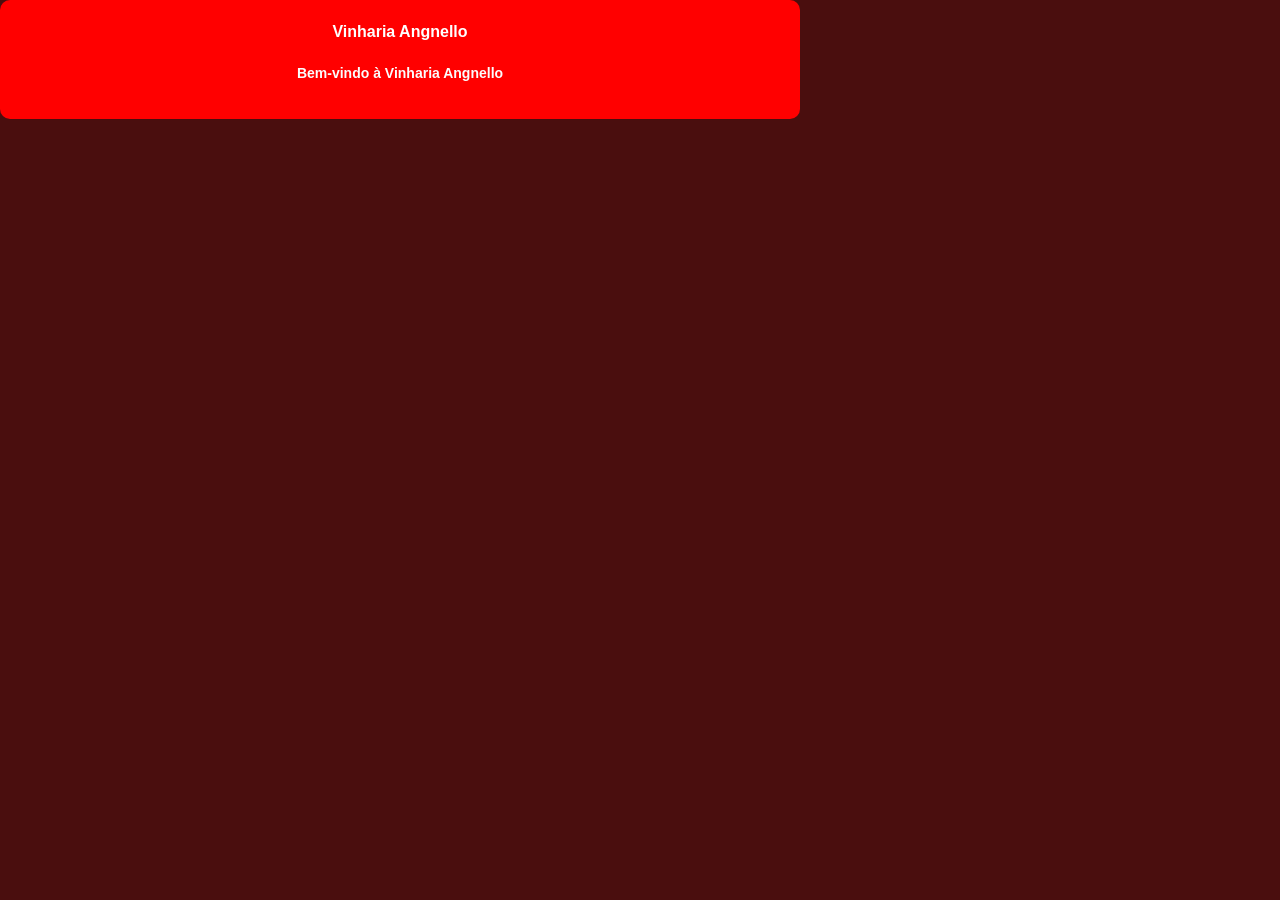
==== index.html @ 6104af46 "Primeiro commit" ====
<!doctype html>
<html lang="en">
  <head>
    <meta charset="UTF-8" />
    <meta name="viewport" content="width=device-width, initial-scale=1.0" />
    <title>Projeto Vinharia Angnello</title>
    <link rel="stylesheet" href="styles.css" />
    <link rel="icon" href="photos/vinho.png" />
  </head>
  <body>
    <div class="container">
      <h1 class="textEscopo">Vinharia Angnello</h1>
      <h2 class="textDec">Bem-vindo à Vinharia Angnello</h2>
    </div>
  </body>
</html>
---- styles.css ----
* {
  margin: 0;
  padding: 0;
  box-sizing: border-box;
}

body {
  height: 100vh;
  align-items: center;
  justify-content: center;
  background-color: #4a0e0e;
}

.textEscopo {
  font-family: "Arial", sans-serif;
  font-size: 16px;
  color: #ffffff;
  line-height: 1.5;
  margin-bottom: 20px;
  text-align: center;
}

.textDec {
  font-family: "Arial", sans-serif;
  font-size: 14px;
  color: #fcfcfc;
  line-height: 1.4;
  margin-bottom: 15px;
  text-align: center;
}

.container {
  max-width: 800px;
  width: 100%;
  background-color: red;
  padding: 20px;
  border-radius: 10px;
}
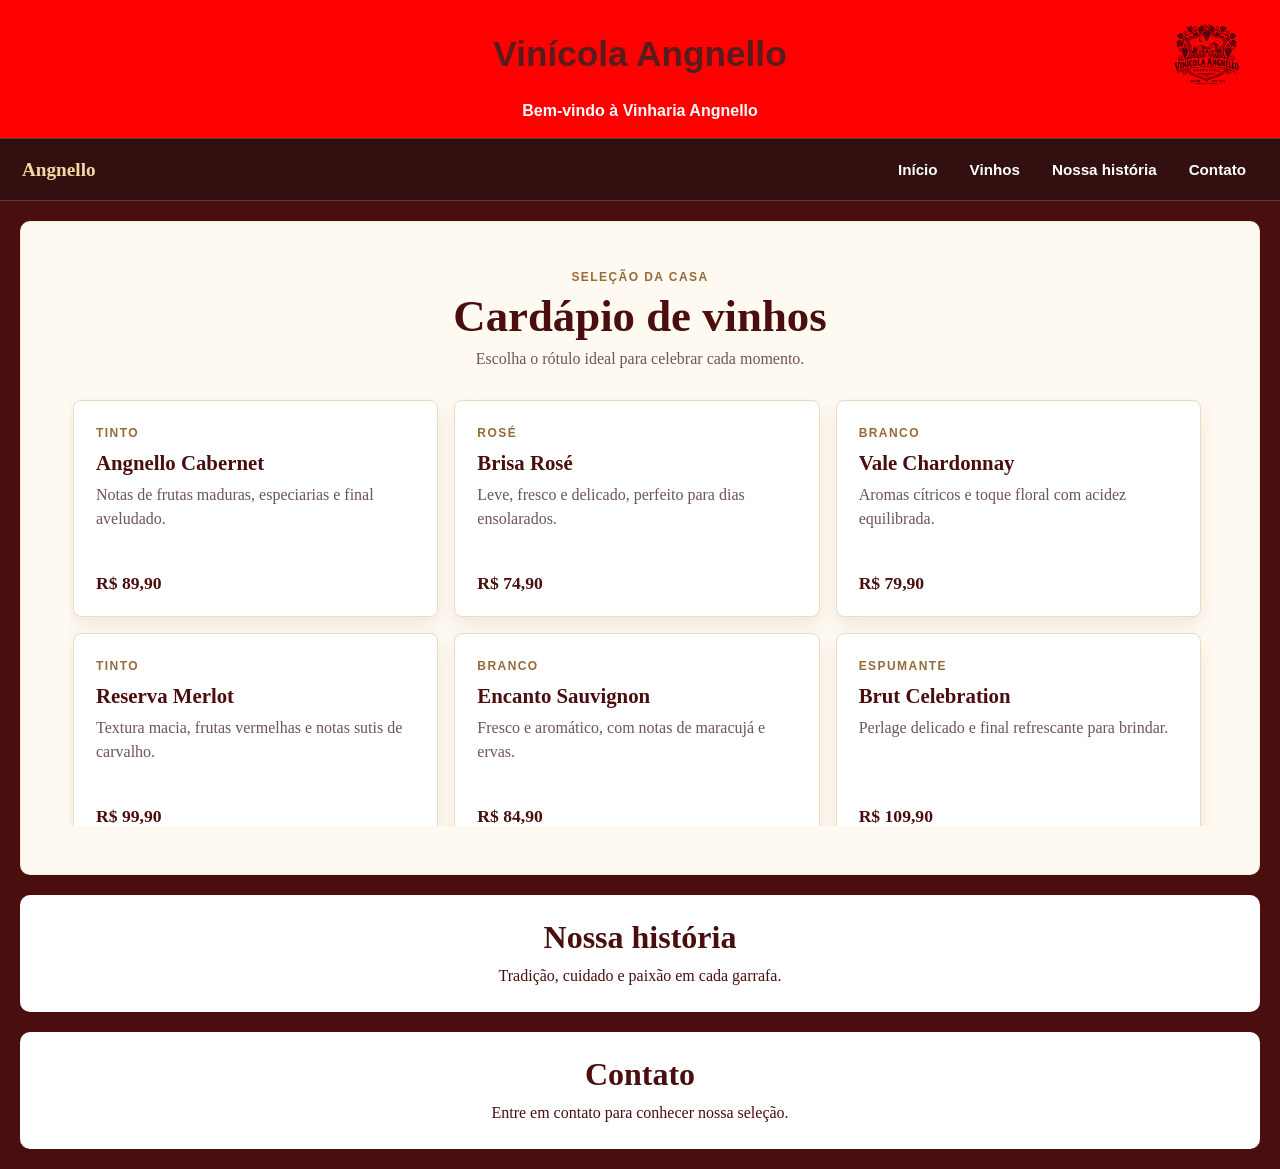
==== commit f5837cf7: "Atualizações" ====
--- a/index.html
+++ b/index.html
@@ -1,5 +1,5 @@
 <!doctype html>
-<html lang="en">
+<html lang="pt-BR">
   <head>
     <meta charset="UTF-8" />
     <meta name="viewport" content="width=device-width, initial-scale=1.0" />
@@ -9,8 +9,105 @@
   </head>
   <body>
     <div class="container">
-      <h1 class="textEscopo">Vinharia Angnello</h1>
-      <h2 class="textDec">Bem-vindo à Vinharia Angnello</h2>
+      <div class="title-row">
+        <h1 class="textEscopo">Vinícola Angnello</h1>
+        <img class="brand-logo" src="photos/angnello.png" alt="Logo Angnello">
+      </div>
+      <h3 class="textDec">Bem-vindo à Vinharia Angnello</h3>
+
     </div>
+
+      <nav class="menu" aria-label="Navegação principal">
+        <a class="menu__brand" href="#inicio">Angnello</a>
+        <input class="menu__toggle" type="checkbox" id="menu-toggle" />
+        <label class="menu__button" for="menu-toggle">
+          <span class="menu__icon" aria-hidden="true"></span>
+          <span class="menu__label">Menu</span>
+        </label>
+        <ul class="menu__links">
+          <li><a href="#inicio">Início</a></li>
+          <li><a href="#vinhos">Vinhos</a></li>
+          <li><a href="#historia">Nossa história</a></li>
+          <li><a href="#contato">Contato</a></li>
+        </ul>
+      </nav>
+
+      <main id="inicio">
+        <section id="vinhos" class="wine-menu" aria-labelledby="wine-menu-title">
+          <div class="wine-menu__header">
+            <p class="wine-menu__eyebrow">Seleção da casa</p>
+            <h2 id="wine-menu-title">Cardápio de vinhos</h2>
+            <p>Escolha o rótulo ideal para celebrar cada momento.</p>
+          </div>
+
+          <div class="wine-menu__grid">
+            <article class="wine-card">
+              <span class="wine-card__type">Tinto</span>
+              <h3>Angnello Cabernet</h3>
+              <p>Notas de frutas maduras, especiarias e final aveludado.</p>
+              <strong>R$ 89,90</strong>
+            </article>
+            <article class="wine-card">
+              <span class="wine-card__type">Rosé</span>
+              <h3>Brisa Rosé</h3>
+              <p>Leve, fresco e delicado, perfeito para dias ensolarados.</p>
+              <strong>R$ 74,90</strong>
+            </article>
+            <article class="wine-card">
+              <span class="wine-card__type">Branco</span>
+              <h3>Vale Chardonnay</h3>
+              <p>Aromas cítricos e toque floral com acidez equilibrada.</p>
+              <strong>R$ 79,90</strong>
+            </article>
+            <article class="wine-card">
+              <span class="wine-card__type">Tinto</span>
+              <h3>Reserva Merlot</h3>
+              <p>Textura macia, frutas vermelhas e notas sutis de carvalho.</p>
+              <strong>R$ 99,90</strong>
+            </article>
+            <article class="wine-card">
+              <span class="wine-card__type">Branco</span>
+              <h3>Encanto Sauvignon</h3>
+              <p>Fresco e aromático, com notas de maracujá e ervas.</p>
+              <strong>R$ 84,90</strong>
+            </article>
+            <article class="wine-card">
+              <span class="wine-card__type">Espumante</span>
+              <h3>Brut Celebration</h3>
+              <p>Perlage delicado e final refrescante para brindar.</p>
+              <strong>R$ 109,90</strong>
+            </article>
+            <article class="wine-card">
+              <span class="wine-card__type">Tinto</span>
+              <h3>Monte Tannat</h3>
+              <p>Intenso e estruturado, com taninos elegantes e persistentes.</p>
+              <strong>R$ 119,90</strong>
+            </article>
+            <article class="wine-card">
+              <span class="wine-card__type">Rosé</span>
+              <h3>Jardim Rosé</h3>
+              <p>Frutas frescas, cor vibrante e um final muito agradável.</p>
+              <strong>R$ 69,90</strong>
+            </article>
+            <article class="wine-card">
+              <span class="wine-card__type">Doce</span>
+              <h3>Colheita Tardia</h3>
+              <p>Doçura equilibrada e aromas de frutas amarelas maduras.</p>
+              <strong>R$ 94,90</strong>
+            </article>
+          </div>
+        </section>
+
+        <section id="historia" class="content-box">
+          <h2>Nossa história</h2>
+          <p>Tradição, cuidado e paixão em cada garrafa.</p>
+        </section>
+
+        <section id="contato" class="content-box">
+          <h2>Contato</h2>
+          <p>Entre em contato para conhecer nossa seleção.</p>
+        </section>
+      </main>
+
   </body>
 </html>
--- a/styles.css
+++ b/styles.css
@@ -4,35 +4,346 @@
   box-sizing: border-box;
 }
 
+html {
+  scroll-behavior: smooth;
+  scroll-padding-top: 20px;
+}
+
 body {
-  height: 100vh;
+  min-height: 100vh;
+  display: flex;
+  flex-direction: column;
+  align-items: center;
+  background-color: #4a0e0e;
+  overflow-x: hidden;
+}
+
+.textEscopo {
+  margin: 0;
+  font-family: "Arial", sans-serif;
+  font-size: clamp(1.5rem, 4vw, 2.2rem);
+  color: hsl(0, 52%, 23%);
+  text-align: center;
+}
+
+.title-row {
+  position: relative;
+  display: flex;
   align-items: center;
   justify-content: center;
-  background-color: #4a0e0e;
-}
-
-.textEscopo {
-  font-family: "Arial", sans-serif;
-  font-size: 16px;
-  color: #ffffff;
-  line-height: 1.5;
-  margin-bottom: 20px;
-  text-align: center;
+  min-height: clamp(52px, 10vw, 76px);
+  padding: 0 clamp(48px, 9vw, 100px);
+}
+
+.brand-logo {
+  position: absolute;
+  right: 0;
+  width: clamp(115px, 6vw, 64px);
+  height: auto;
 }
 
 .textDec {
   font-family: "Arial", sans-serif;
-  font-size: 14px;
+  font-size: clamp(0.75rem, 1.8vw, 1rem);
   color: #fcfcfc;
   line-height: 1.4;
-  margin-bottom: 15px;
+  margin: 8px 0 0;
   text-align: center;
 }
 
 .container {
-  max-width: 800px;
   width: 100%;
+  margin: 0;
+  padding: 16px;
+  border: 0;
+  border-radius: 0;
   background-color: red;
+}
+
+.menu {
+  width: 100%;
+  display: flex;
+  align-items: center;
+  gap: 28px;
+  padding: 14px 22px;
+  border: 1px solid rgba(255, 255, 255, 0.2);
+  border-width: 1px 0;
+  border-radius: 0;
+  background-color: #321010;
+}
+
+.menu__brand {
+  color: #f3d9a4;
+  font: 700 1.2rem Georgia, serif;
+  text-decoration: none;
+  white-space: nowrap;
+}
+
+.menu__links {
+  display: flex;
+  flex: 1;
+  justify-content: flex-end;
+  gap: 8px;
+  list-style: none;
+}
+
+.menu__links a {
+  display: block;
+  padding: 8px 12px;
+  border-radius: 6px;
+  color: #ffffff;
+  font: 600 0.95rem Arial, sans-serif;
+  text-decoration: none;
+  transition: background-color 0.2s ease, color 0.2s ease;
+}
+
+.menu__links a:hover,
+.menu__links a:focus-visible {
+  background-color: #f3d9a4;
+  color: #4a0e0e;
+  outline: none;
+}
+
+.menu__toggle,
+.menu__button {
+  display: none;
+}
+
+.content-box {
+  width: 100%;
+  justify-self: stretch;
+  padding: 24px;
+  border-radius: 10px;
+  background-color: #ffffff;
+  color: #4a0e0e;
+  text-align: center;
+  overflow-wrap: anywhere;
+}
+
+.content-box h2 {
+  margin-bottom: 8px;
+  font: 700 clamp(1.4rem, 4vw, 2rem) Georgia, serif;
+}
+
+.content-box p {
+  line-height: 1.5;
+}
+
+main {
+  width: 100%;
+  min-width: 0;
+  display: grid;
+  justify-items: stretch;
+  gap: 20px;
   padding: 20px;
+}
+
+.wine-menu {
+  padding: clamp(24px, 5vw, 48px);
+  border: 1px solid rgba(243, 217, 164, 0.45);
   border-radius: 10px;
-}
+  background-color: #fffaf1;
+  color: #4a0e0e;
+  scroll-margin-top: 20px;
+}
+
+.wine-menu__header {
+  margin-bottom: 28px;
+  text-align: center;
+}
+
+.wine-menu__eyebrow,
+.wine-card__type {
+  color: #966b39;
+  font: 700 0.75rem Arial, sans-serif;
+  letter-spacing: 0.12em;
+  text-transform: uppercase;
+}
+
+.wine-menu__header h2 {
+  margin: 6px 0 8px;
+  font: 700 clamp(1.8rem, 5vw, 2.8rem) Georgia, serif;
+}
+
+.wine-menu__header > p:last-child {
+  color: #6f5555;
+}
+
+.wine-menu__grid {
+  max-height: 430px;
+  overflow-y: auto;
+  display: grid;
+  grid-template-columns: repeat(3, minmax(0, 1fr));
+  gap: 16px;
+  padding: 4px 10px 4px 4px;
+  scrollbar-color: #966b39 #eadbc2;
+  scrollbar-width: thin;
+}
+
+.wine-menu__grid::-webkit-scrollbar {
+  width: 10px;
+}
+
+.wine-menu__grid::-webkit-scrollbar-track {
+  border-radius: 8px;
+  background-color: #eadbc2;
+}
+
+.wine-menu__grid::-webkit-scrollbar-thumb {
+  border: 2px solid #eadbc2;
+  border-radius: 8px;
+  background-color: #966b39;
+}
+
+.wine-card {
+  min-width: 0;
+  padding: 22px;
+  border: 1px solid #eadbc2;
+  border-radius: 8px;
+  background-color: #ffffff;
+  box-shadow: 0 8px 18px rgba(74, 14, 14, 0.08);
+}
+
+.wine-menu:target .wine-card {
+  animation: wine-card-enter 0.55s ease forwards;
+}
+
+.wine-menu:target .wine-card:nth-child(2) {
+  animation-delay: 0.1s;
+}
+
+.wine-menu:target .wine-card:nth-child(3) {
+  animation-delay: 0.2s;
+}
+
+.wine-card h3 {
+  margin: 10px 0 8px;
+  font: 700 1.3rem Georgia, serif;
+}
+
+.wine-card p {
+  min-height: 4.5em;
+  color: #6f5555;
+  line-height: 1.5;
+}
+
+.wine-card strong {
+  display: block;
+  margin-top: 18px;
+  color: #4a0e0e;
+  font: 700 1.1rem Georgia, serif;
+}
+
+@keyframes wine-card-enter {
+  from {
+    opacity: 0;
+    transform: translateY(18px);
+  }
+
+  to {
+    opacity: 1;
+    transform: translateY(0);
+  }
+}
+
+@media (prefers-reduced-motion: reduce) {
+  html {
+    scroll-behavior: auto;
+  }
+
+  .wine-menu:target .wine-card {
+    animation: none;
+    opacity: 1;
+    transform: none;
+  }
+}
+
+@media (max-width: 600px) {
+  body {
+    padding: 12px;
+  }
+
+  .container {
+    padding: 16px;
+  }
+
+  .menu {
+    position: relative;
+    flex-wrap: wrap;
+    gap: 0;
+    padding: 14px 16px;
+  }
+
+  main {
+    padding: 12px;
+  }
+
+  .menu__button {
+    display: flex;
+    align-items: center;
+    gap: 8px;
+    margin-left: auto;
+    padding: 8px 0 8px 12px;
+    border: 0;
+    background: transparent;
+    color: #ffffff;
+    font: 600 0.9rem Arial, sans-serif;
+    cursor: pointer;
+  }
+
+  .menu__icon,
+  .menu__icon::before,
+  .menu__icon::after {
+    width: 20px;
+    height: 2px;
+    display: block;
+    background-color: #f3d9a4;
+    content: "";
+  }
+
+  .menu__icon {
+    position: relative;
+  }
+
+  .menu__icon::before,
+  .menu__icon::after {
+    position: absolute;
+  }
+
+  .menu__icon::before {
+    top: -6px;
+  }
+
+  .menu__icon::after {
+    top: 6px;
+  }
+
+  .menu__links {
+    display: none;
+    flex-basis: 100%;
+    flex-direction: column;
+    gap: 4px;
+    margin-top: 12px;
+  }
+
+  .menu__links a {
+    padding: 11px 12px;
+  }
+
+  .menu__toggle:checked ~ .menu__links {
+    display: flex;
+  }
+
+  .content-box {
+    padding: 20px 16px;
+  }
+
+  .wine-menu__grid {
+    grid-template-columns: 1fr;
+  }
+
+  .wine-card p {
+    min-height: auto;
+  }
+}
+
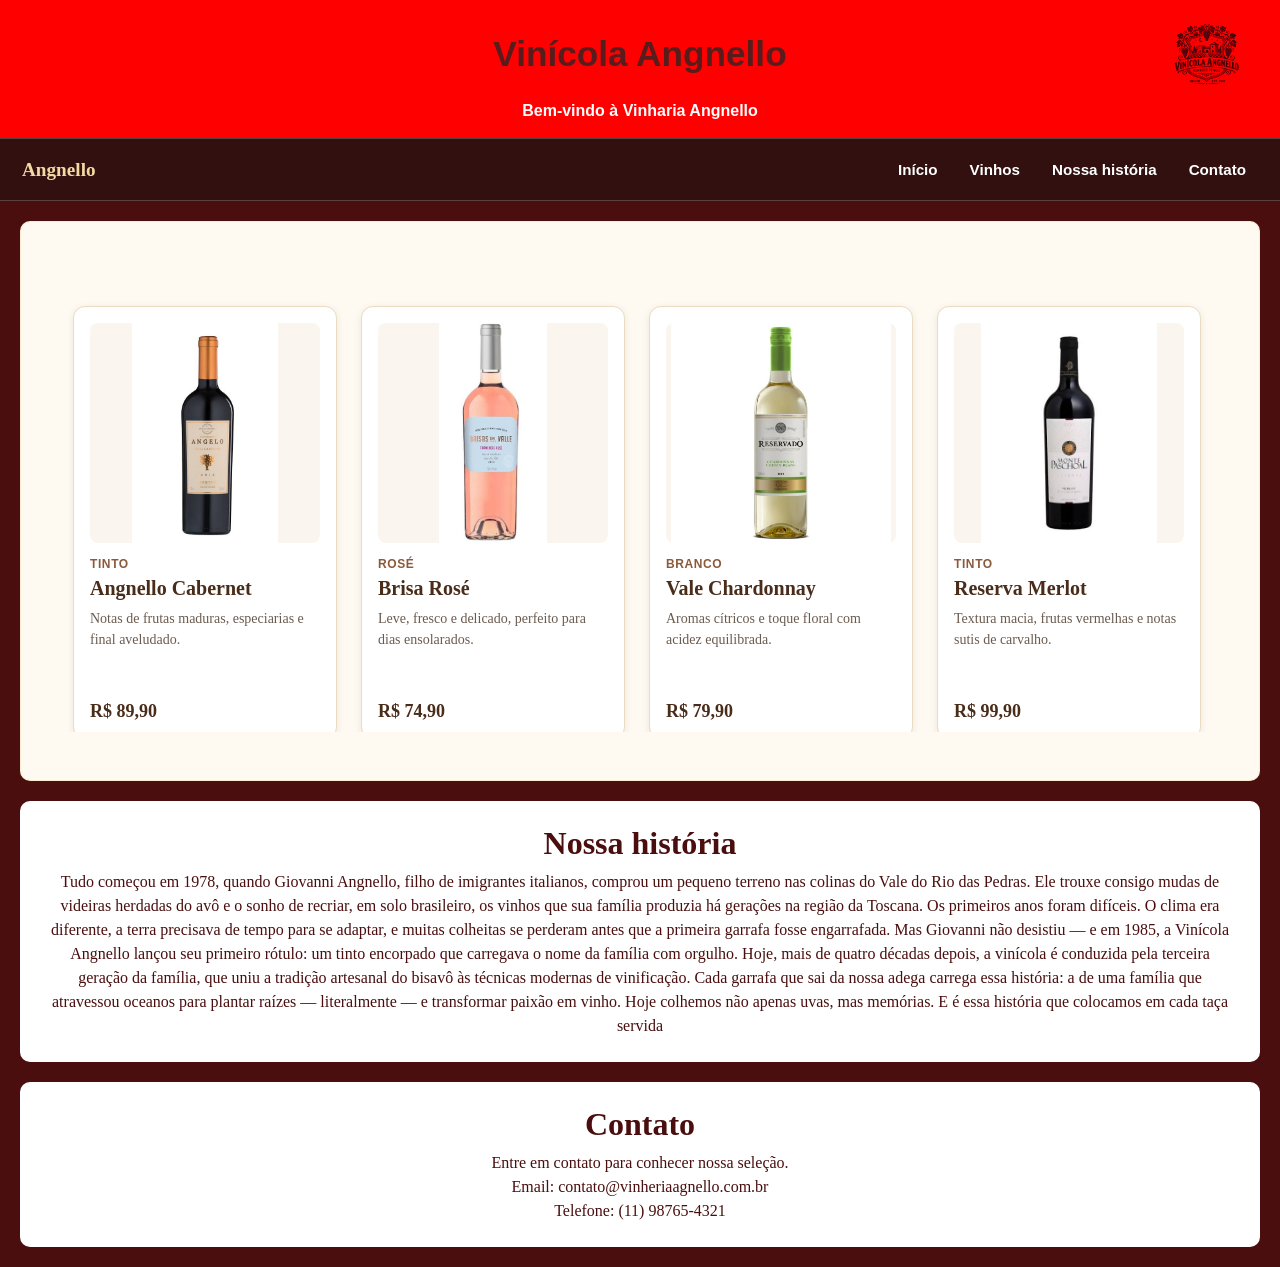
==== commit 9eb60921: "Adiciona fotos dos vinhos, história da vinícola e ajustes de CSS" ====
--- a/index.html
+++ b/index.html
@@ -5,109 +5,178 @@
     <meta name="viewport" content="width=device-width, initial-scale=1.0" />
     <title>Projeto Vinharia Angnello</title>
     <link rel="stylesheet" href="styles.css" />
-    <link rel="icon" href="photos/vinho.png" />
+    <link rel="icon" href="photos/logosite.png" />
   </head>
   <body>
     <div class="container">
       <div class="title-row">
         <h1 class="textEscopo">Vinícola Angnello</h1>
-        <img class="brand-logo" src="photos/angnello.png" alt="Logo Angnello">
+        <img
+          class="brand-logo"
+          src="photos/logositeback.png"
+          alt="Logo Angnello"
+        />
       </div>
       <h3 class="textDec">Bem-vindo à Vinharia Angnello</h3>
-
     </div>
 
-      <nav class="menu" aria-label="Navegação principal">
-        <a class="menu__brand" href="#inicio">Angnello</a>
-        <input class="menu__toggle" type="checkbox" id="menu-toggle" />
-        <label class="menu__button" for="menu-toggle">
-          <span class="menu__icon" aria-hidden="true"></span>
-          <span class="menu__label">Menu</span>
-        </label>
-        <ul class="menu__links">
-          <li><a href="#inicio">Início</a></li>
-          <li><a href="#vinhos">Vinhos</a></li>
-          <li><a href="#historia">Nossa história</a></li>
-          <li><a href="#contato">Contato</a></li>
-        </ul>
-      </nav>
+    <nav class="menu" aria-label="Navegação principal">
+      <a class="menu__brand" href="#inicio">Angnello</a>
+      <input class="menu__toggle" type="checkbox" id="menu-toggle" />
+      <label class="menu__button" for="menu-toggle">
+        <span class="menu__icon" aria-hidden="true"></span>
+        <span class="menu__label">Menu</span>
+      </label>
+      <ul class="menu__links">
+        <li><a href="#inicio">Início</a></li>
+        <li><a href="#vinhos">Vinhos</a></li>
+        <li><a href="#historia">Nossa história</a></li>
+        <li><a href="#contato">Contato</a></li>
+      </ul>
+    </nav>
 
-      <main id="inicio">
-        <section id="vinhos" class="wine-menu" aria-labelledby="wine-menu-title">
-          <div class="wine-menu__header">
-            <p class="wine-menu__eyebrow">Seleção da casa</p>
-            <h2 id="wine-menu-title">Cardápio de vinhos</h2>
-            <p>Escolha o rótulo ideal para celebrar cada momento.</p>
-          </div>
+    <main id="inicio">
+      <section id="vinhos" class="wine-menu" aria-labelledby="wine-menu-title">
+        <div class="wine-menu__grid">
+          <article class="wine-card">
+            <img
+              class="wine-card__image"
+              src="photos/angelo.jpeg"
+              alt="Angnello Cabernet"
+              loading="lazy"
+            />
+            <span class="wine-card__type">Tinto</span>
+            <h3>Angnello Cabernet</h3>
+            <p>Notas de frutas maduras, especiarias e final aveludado.</p>
+            <strong>R$ 89,90</strong>
+          </article>
+          <article class="wine-card">
+            <img
+              class="wine-card__image"
+              src="photos/Brisa%20Ros%C3%A9.jpg"
+              alt="Brisa Rosé"
+              loading="lazy"
+            />
+            <span class="wine-card__type">Rosé</span>
+            <h3>Brisa Rosé</h3>
+            <p>Leve, fresco e delicado, perfeito para dias ensolarados.</p>
+            <strong>R$ 74,90</strong>
+          </article>
+          <article class="wine-card">
+            <img
+              class="wine-card__image"
+              src="photos/Vale%20Chardonnay.webp"
+              alt="Vale Chardonnay"
+              loading="lazy"
+            />
+            <span class="wine-card__type">Branco</span>
+            <h3>Vale Chardonnay</h3>
+            <p>Aromas cítricos e toque floral com acidez equilibrada.</p>
+            <strong>R$ 79,90</strong>
+          </article>
+          <article class="wine-card">
+            <img
+              class="wine-card__image"
+              src="photos/Reserva%20Merlot.jpg"
+              alt="Reserva Merlot"
+              loading="lazy"
+            />
+            <span class="wine-card__type">Tinto</span>
+            <h3>Reserva Merlot</h3>
+            <p>Textura macia, frutas vermelhas e notas sutis de carvalho.</p>
+            <strong>R$ 99,90</strong>
+          </article>
+          <article class="wine-card">
+            <img
+              class="wine-card__image"
+              src="photos/EncantoSau.jpeg"
+              alt="Encanto Sauvignon"
+              loading="lazy"
+            />
+            <span class="wine-card__type">Branco</span>
+            <h3>Encanto Sauvignon</h3>
+            <p>Fresco e aromático, com notas de maracujá e ervas.</p>
+            <strong>R$ 84,90</strong>
+          </article>
+          <article class="wine-card">
+            <img
+              class="wine-card__image"
+              src="photos/Brut%20Celebration.webp"
+              alt="Brut Celebration"
+              loading="lazy"
+            />
+            <span class="wine-card__type">Espumante</span>
+            <h3>Brut Celebration</h3>
+            <p>Perlage delicado e final refrescante para brindar.</p>
+            <strong>R$ 109,90</strong>
+          </article>
+          <article class="wine-card">
+            <img
+              class="wine-card__image"
+              src="photos/Montetannet.jpg"
+              alt="Monte Tannat"
+              loading="lazy"
+            />
+            <span class="wine-card__type">Tinto</span>
+            <h3>Monte Tannat</h3>
+            <p>Intenso e estruturado, com taninos elegantes e persistentes.</p>
+            <strong>R$ 119,90</strong>
+          </article>
+          <article class="wine-card">
+            <img
+              class="wine-card__image"
+              src="photos/JardimRose.jpeg"
+              alt="Jardim Rosé"
+              loading="lazy"
+            />
+            <span class="wine-card__type">Rosé</span>
+            <h3>Jardim Rosé</h3>
+            <p>Frutas frescas, cor vibrante e um final muito agradável.</p>
+            <strong>R$ 69,90</strong>
+          </article>
+          <article class="wine-card">
+            <img
+              class="wine-card__image"
+              src="photos/colheitatardia.jpeg"
+              alt="Colheita Tardia"
+              loading="lazy"
+            />
+            <span class="wine-card__type">Doce</span>
+            <h3>Colheita Tardia</h3>
+            <p>Doçura equilibrada e aromas de frutas amarelas e suculentas.</p>
+            <strong>R$ 94,90</strong>
+          </article>
+        </div>
+      </section>
 
-          <div class="wine-menu__grid">
-            <article class="wine-card">
-              <span class="wine-card__type">Tinto</span>
-              <h3>Angnello Cabernet</h3>
-              <p>Notas de frutas maduras, especiarias e final aveludado.</p>
-              <strong>R$ 89,90</strong>
-            </article>
-            <article class="wine-card">
-              <span class="wine-card__type">Rosé</span>
-              <h3>Brisa Rosé</h3>
-              <p>Leve, fresco e delicado, perfeito para dias ensolarados.</p>
-              <strong>R$ 74,90</strong>
-            </article>
-            <article class="wine-card">
-              <span class="wine-card__type">Branco</span>
-              <h3>Vale Chardonnay</h3>
-              <p>Aromas cítricos e toque floral com acidez equilibrada.</p>
-              <strong>R$ 79,90</strong>
-            </article>
-            <article class="wine-card">
-              <span class="wine-card__type">Tinto</span>
-              <h3>Reserva Merlot</h3>
-              <p>Textura macia, frutas vermelhas e notas sutis de carvalho.</p>
-              <strong>R$ 99,90</strong>
-            </article>
-            <article class="wine-card">
-              <span class="wine-card__type">Branco</span>
-              <h3>Encanto Sauvignon</h3>
-              <p>Fresco e aromático, com notas de maracujá e ervas.</p>
-              <strong>R$ 84,90</strong>
-            </article>
-            <article class="wine-card">
-              <span class="wine-card__type">Espumante</span>
-              <h3>Brut Celebration</h3>
-              <p>Perlage delicado e final refrescante para brindar.</p>
-              <strong>R$ 109,90</strong>
-            </article>
-            <article class="wine-card">
-              <span class="wine-card__type">Tinto</span>
-              <h3>Monte Tannat</h3>
-              <p>Intenso e estruturado, com taninos elegantes e persistentes.</p>
-              <strong>R$ 119,90</strong>
-            </article>
-            <article class="wine-card">
-              <span class="wine-card__type">Rosé</span>
-              <h3>Jardim Rosé</h3>
-              <p>Frutas frescas, cor vibrante e um final muito agradável.</p>
-              <strong>R$ 69,90</strong>
-            </article>
-            <article class="wine-card">
-              <span class="wine-card__type">Doce</span>
-              <h3>Colheita Tardia</h3>
-              <p>Doçura equilibrada e aromas de frutas amarelas maduras.</p>
-              <strong>R$ 94,90</strong>
-            </article>
-          </div>
-        </section>
+      <section id="historia" class="content-box">
+        <h2>Nossa história</h2>
+        <p>
+          Tudo começou em 1978, quando Giovanni Angnello, filho de imigrantes
+          italianos, comprou um pequeno terreno nas colinas do Vale do Rio das
+          Pedras. Ele trouxe consigo mudas de videiras herdadas do avô e o sonho
+          de recriar, em solo brasileiro, os vinhos que sua família produzia há
+          gerações na região da Toscana. Os primeiros anos foram difíceis. O
+          clima era diferente, a terra precisava de tempo para se adaptar, e
+          muitas colheitas se perderam antes que a primeira garrafa fosse
+          engarrafada. Mas Giovanni não desistiu — e em 1985, a Vinícola
+          Angnello lançou seu primeiro rótulo: um tinto encorpado que carregava
+          o nome da família com orgulho. Hoje, mais de quatro décadas depois, a
+          vinícola é conduzida pela terceira geração da família, que uniu a
+          tradição artesanal do bisavô às técnicas modernas de vinificação. Cada
+          garrafa que sai da nossa adega carrega essa história: a de uma família
+          que atravessou oceanos para plantar raízes — literalmente — e
+          transformar paixão em vinho. Hoje colhemos não apenas uvas, mas
+          memórias. E é essa história que colocamos em cada taça servida
+        </p>
+      </section>
 
-        <section id="historia" class="content-box">
-          <h2>Nossa história</h2>
-          <p>Tradição, cuidado e paixão em cada garrafa.</p>
-        </section>
-
-        <section id="contato" class="content-box">
-          <h2>Contato</h2>
-          <p>Entre em contato para conhecer nossa seleção.</p>
-        </section>
-      </main>
-
+      <section id="contato" class="content-box">
+        <h2>Contato</h2>
+        <p>Entre em contato para conhecer nossa seleção.</p>
+        <p>Email: contato@vinheriaagnello.com.br</p>
+        <p>Telefone: (11) 98765-4321</p>
+      </section>
+    </main>
   </body>
 </html>
--- a/styles.css
+++ b/styles.css
@@ -74,7 +74,9 @@
 
 .menu__brand {
   color: #f3d9a4;
-  font: 700 1.2rem Georgia, serif;
+  font:
+    700 1.2rem Georgia,
+    serif;
   text-decoration: none;
   white-space: nowrap;
 }
@@ -92,9 +94,13 @@
   padding: 8px 12px;
   border-radius: 6px;
   color: #ffffff;
-  font: 600 0.95rem Arial, sans-serif;
+  font:
+    600 0.95rem Arial,
+    sans-serif;
   text-decoration: none;
-  transition: background-color 0.2s ease, color 0.2s ease;
+  transition:
+    background-color 0.2s ease,
+    color 0.2s ease;
 }
 
 .menu__links a:hover,
@@ -122,7 +128,9 @@
 
 .content-box h2 {
   margin-bottom: 8px;
-  font: 700 clamp(1.4rem, 4vw, 2rem) Georgia, serif;
+  font:
+    700 clamp(1.4rem, 4vw, 2rem) Georgia,
+    serif;
 }
 
 .content-box p {
@@ -155,14 +163,18 @@
 .wine-menu__eyebrow,
 .wine-card__type {
   color: #966b39;
-  font: 700 0.75rem Arial, sans-serif;
+  font:
+    700 0.75rem Arial,
+    sans-serif;
   letter-spacing: 0.12em;
   text-transform: uppercase;
 }
 
 .wine-menu__header h2 {
   margin: 6px 0 8px;
-  font: 700 clamp(1.8rem, 5vw, 2.8rem) Georgia, serif;
+  font:
+    700 clamp(1.8rem, 5vw, 2.8rem) Georgia,
+    serif;
 }
 
 .wine-menu__header > p:last-child {
@@ -218,7 +230,9 @@
 
 .wine-card h3 {
   margin: 10px 0 8px;
-  font: 700 1.3rem Georgia, serif;
+  font:
+    700 1.3rem Georgia,
+    serif;
 }
 
 .wine-card p {
@@ -231,7 +245,9 @@
   display: block;
   margin-top: 18px;
   color: #4a0e0e;
-  font: 700 1.1rem Georgia, serif;
+  font:
+    700 1.1rem Georgia,
+    serif;
 }
 
 @keyframes wine-card-enter {
@@ -287,7 +303,9 @@
     border: 0;
     background: transparent;
     color: #ffffff;
-    font: 600 0.9rem Arial, sans-serif;
+    font:
+      600 0.9rem Arial,
+      sans-serif;
     cursor: pointer;
   }
 
@@ -347,3 +365,65 @@
   }
 }
 
+.wine-menu__grid {
+  display: grid;
+  grid-template-columns: repeat(auto-fit, minmax(240px, 1fr));
+  gap: 24px;
+  margin-top: 32px;
+}
+
+.wine-card {
+  display: flex;
+  flex-direction: column;
+  background-color: #fff;
+  border-radius: 12px;
+  padding: 16px;
+  box-shadow: 0 2px 8px rgba(0, 0, 0, 0.08);
+  overflow: hidden;
+  transition:
+    transform 0.2s ease,
+    box-shadow 0.2s ease;
+}
+
+.wine-card:hover {
+  transform: translateY(-4px);
+  box-shadow: 0 6px 16px rgba(0, 0, 0, 0.12);
+}
+
+.wine-card__image {
+  width: 100%;
+  height: 220px;
+  object-fit: contain;
+  object-position: center;
+  background-color: #faf5ee;
+  border-radius: 8px;
+  margin-bottom: 14px;
+}
+
+.wine-card__type {
+  font-size: 12px;
+  font-weight: 700;
+  letter-spacing: 0.05em;
+  text-transform: uppercase;
+  color: #8a5a3b;
+  margin-bottom: 6px;
+}
+
+.wine-card h3 {
+  margin: 0 0 8px;
+  font-size: 20px;
+  color: #4a2c1a;
+}
+
+.wine-card p {
+  flex-grow: 1;
+  margin: 0 0 12px;
+  font-size: 14px;
+  color: #6b5b4f;
+  line-height: 1.5;
+}
+
+.wine-card strong {
+  font-size: 18px;
+  color: #4a2c1a;
+}
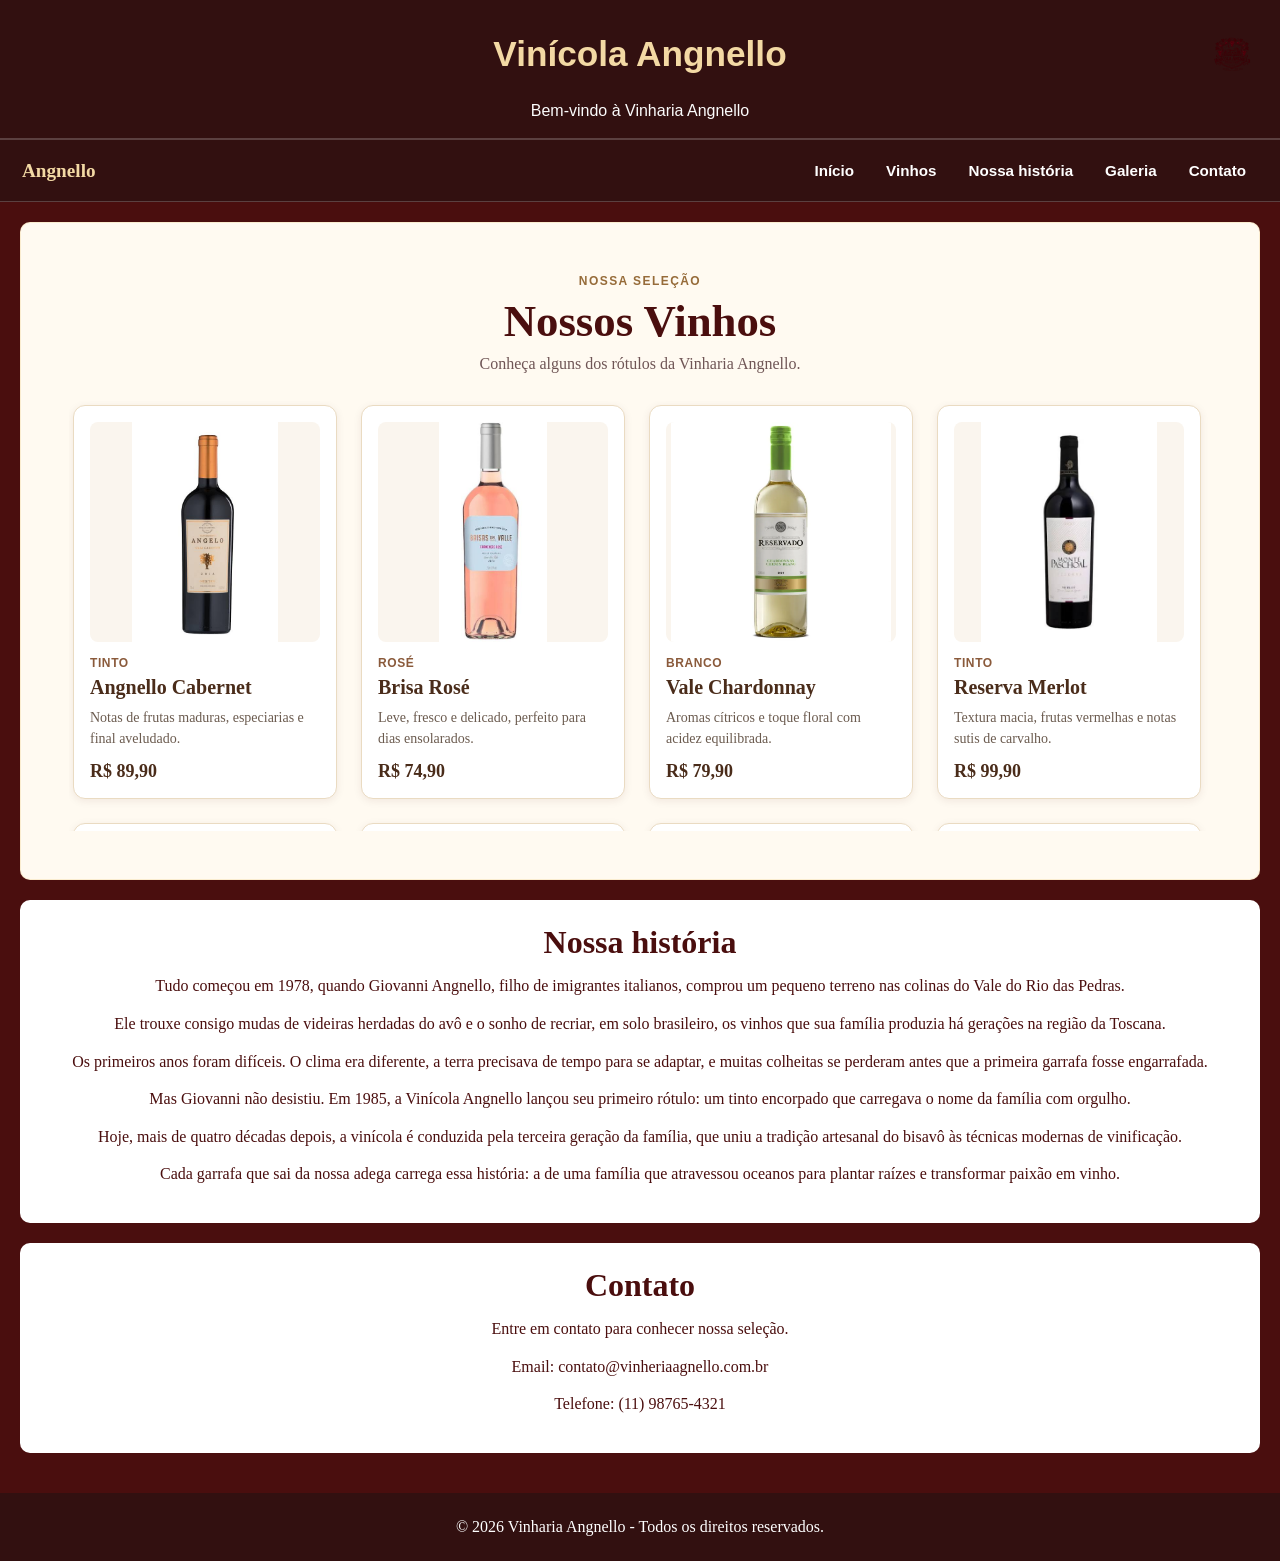
==== commit 964f9925: "Remove video e atualiza layout da vinharia" ====
--- a/index.html
+++ b/index.html
@@ -1,182 +1,440 @@
 <!doctype html>
 <html lang="pt-BR">
-  <head>
-    <meta charset="UTF-8" />
-    <meta name="viewport" content="width=device-width, initial-scale=1.0" />
-    <title>Projeto Vinharia Angnello</title>
-    <link rel="stylesheet" href="styles.css" />
-    <link rel="icon" href="photos/logosite.png" />
-  </head>
-  <body>
-    <div class="container">
-      <div class="title-row">
-        <h1 class="textEscopo">Vinícola Angnello</h1>
-        <img
-          class="brand-logo"
-          src="photos/logositeback.png"
-          alt="Logo Angnello"
-        />
+
+<head>
+  <meta charset="UTF-8" />
+  <meta name="viewport" content="width=device-width, initial-scale=1.0" />
+
+  <meta name="description" content="Vinharia Angnello - tradição, qualidade e paixão pelo vinho." />
+
+  <meta name="keywords" content="vinhos, vinharia, vinícola, Angnello, vinho tinto, vinho branco, vinho rosé" />
+
+  <title>Projeto Vinharia Angnello</title>
+
+  <link rel="stylesheet" href="./styles.css" />
+  <link rel="icon" href="./photos/logosite.png" />
+</head>
+
+<body>
+
+
+
+  <header class="container">
+
+    <div class="title-row">
+
+      <h1 class="textEscopo">
+        Vinícola Angnello
+      </h1>
+
+      <img class="brand-logo" src="photos/logositeback.png" alt="Logo Angnello" />
+
+    </div>
+
+    <p class="textDec">
+      Bem-vindo à Vinharia Angnello
+    </p>
+
+  </header>
+
+
+
+
+  <nav class="menu" aria-label="Navegação principal">
+
+    <a class="menu__brand" href="#inicio">
+      Angnello
+    </a>
+
+    <input class="menu__toggle" type="checkbox" id="menu-toggle" />
+
+    <label class="menu__button" for="menu-toggle">
+
+      <span class="menu__icon" aria-hidden="true"></span>
+
+      <span class="menu__label">
+        Menu
+      </span>
+
+    </label>
+
+    <ul class="menu__links">
+
+      <li>
+        <a href="index.html">
+          Início
+        </a>
+      </li>
+
+      <li>
+        <a href="#vinhos">
+          Vinhos
+        </a>
+      </li>
+
+      <li>
+        <a href="historia.html">
+          Nossa história
+        </a>
+      </li>
+
+      <li>
+        <a href="galeria.html">
+          Galeria
+        </a>
+      </li>
+
+      <li>
+        <a href="contato.html">
+          Contato
+        </a>
+      </li>
+
+    </ul>
+
+  </nav>
+
+
+
+
+  <main id="inicio">
+
+
+
+
+    <section id="vinhos" class="wine-menu" aria-labelledby="wine-menu-title">
+
+      <div class="wine-menu__header">
+
+        <span class="wine-menu__eyebrow">
+          Nossa seleção
+        </span>
+
+        <h2 id="wine-menu-title">
+          Nossos Vinhos
+        </h2>
+
+        <p>
+          Conheça alguns dos rótulos da Vinharia Angnello.
+        </p>
+
       </div>
-      <h3 class="textDec">Bem-vindo à Vinharia Angnello</h3>
-    </div>
-
-    <nav class="menu" aria-label="Navegação principal">
-      <a class="menu__brand" href="#inicio">Angnello</a>
-      <input class="menu__toggle" type="checkbox" id="menu-toggle" />
-      <label class="menu__button" for="menu-toggle">
-        <span class="menu__icon" aria-hidden="true"></span>
-        <span class="menu__label">Menu</span>
-      </label>
-      <ul class="menu__links">
-        <li><a href="#inicio">Início</a></li>
-        <li><a href="#vinhos">Vinhos</a></li>
-        <li><a href="#historia">Nossa história</a></li>
-        <li><a href="#contato">Contato</a></li>
-      </ul>
-    </nav>
-
-    <main id="inicio">
-      <section id="vinhos" class="wine-menu" aria-labelledby="wine-menu-title">
-        <div class="wine-menu__grid">
-          <article class="wine-card">
-            <img
-              class="wine-card__image"
-              src="photos/angelo.jpeg"
-              alt="Angnello Cabernet"
-              loading="lazy"
-            />
-            <span class="wine-card__type">Tinto</span>
-            <h3>Angnello Cabernet</h3>
-            <p>Notas de frutas maduras, especiarias e final aveludado.</p>
-            <strong>R$ 89,90</strong>
-          </article>
-          <article class="wine-card">
-            <img
-              class="wine-card__image"
-              src="photos/Brisa%20Ros%C3%A9.jpg"
-              alt="Brisa Rosé"
-              loading="lazy"
-            />
-            <span class="wine-card__type">Rosé</span>
-            <h3>Brisa Rosé</h3>
-            <p>Leve, fresco e delicado, perfeito para dias ensolarados.</p>
-            <strong>R$ 74,90</strong>
-          </article>
-          <article class="wine-card">
-            <img
-              class="wine-card__image"
-              src="photos/Vale%20Chardonnay.webp"
-              alt="Vale Chardonnay"
-              loading="lazy"
-            />
-            <span class="wine-card__type">Branco</span>
-            <h3>Vale Chardonnay</h3>
-            <p>Aromas cítricos e toque floral com acidez equilibrada.</p>
-            <strong>R$ 79,90</strong>
-          </article>
-          <article class="wine-card">
-            <img
-              class="wine-card__image"
-              src="photos/Reserva%20Merlot.jpg"
-              alt="Reserva Merlot"
-              loading="lazy"
-            />
-            <span class="wine-card__type">Tinto</span>
-            <h3>Reserva Merlot</h3>
-            <p>Textura macia, frutas vermelhas e notas sutis de carvalho.</p>
-            <strong>R$ 99,90</strong>
-          </article>
-          <article class="wine-card">
-            <img
-              class="wine-card__image"
-              src="photos/EncantoSau.jpeg"
-              alt="Encanto Sauvignon"
-              loading="lazy"
-            />
-            <span class="wine-card__type">Branco</span>
-            <h3>Encanto Sauvignon</h3>
-            <p>Fresco e aromático, com notas de maracujá e ervas.</p>
-            <strong>R$ 84,90</strong>
-          </article>
-          <article class="wine-card">
-            <img
-              class="wine-card__image"
-              src="photos/Brut%20Celebration.webp"
-              alt="Brut Celebration"
-              loading="lazy"
-            />
-            <span class="wine-card__type">Espumante</span>
-            <h3>Brut Celebration</h3>
-            <p>Perlage delicado e final refrescante para brindar.</p>
-            <strong>R$ 109,90</strong>
-          </article>
-          <article class="wine-card">
-            <img
-              class="wine-card__image"
-              src="photos/Montetannet.jpg"
-              alt="Monte Tannat"
-              loading="lazy"
-            />
-            <span class="wine-card__type">Tinto</span>
-            <h3>Monte Tannat</h3>
-            <p>Intenso e estruturado, com taninos elegantes e persistentes.</p>
-            <strong>R$ 119,90</strong>
-          </article>
-          <article class="wine-card">
-            <img
-              class="wine-card__image"
-              src="photos/JardimRose.jpeg"
-              alt="Jardim Rosé"
-              loading="lazy"
-            />
-            <span class="wine-card__type">Rosé</span>
-            <h3>Jardim Rosé</h3>
-            <p>Frutas frescas, cor vibrante e um final muito agradável.</p>
-            <strong>R$ 69,90</strong>
-          </article>
-          <article class="wine-card">
-            <img
-              class="wine-card__image"
-              src="photos/colheitatardia.jpeg"
-              alt="Colheita Tardia"
-              loading="lazy"
-            />
-            <span class="wine-card__type">Doce</span>
-            <h3>Colheita Tardia</h3>
-            <p>Doçura equilibrada e aromas de frutas amarelas e suculentas.</p>
-            <strong>R$ 94,90</strong>
-          </article>
-        </div>
-      </section>
-
-      <section id="historia" class="content-box">
-        <h2>Nossa história</h2>
-        <p>
-          Tudo começou em 1978, quando Giovanni Angnello, filho de imigrantes
-          italianos, comprou um pequeno terreno nas colinas do Vale do Rio das
-          Pedras. Ele trouxe consigo mudas de videiras herdadas do avô e o sonho
-          de recriar, em solo brasileiro, os vinhos que sua família produzia há
-          gerações na região da Toscana. Os primeiros anos foram difíceis. O
-          clima era diferente, a terra precisava de tempo para se adaptar, e
-          muitas colheitas se perderam antes que a primeira garrafa fosse
-          engarrafada. Mas Giovanni não desistiu — e em 1985, a Vinícola
-          Angnello lançou seu primeiro rótulo: um tinto encorpado que carregava
-          o nome da família com orgulho. Hoje, mais de quatro décadas depois, a
-          vinícola é conduzida pela terceira geração da família, que uniu a
-          tradição artesanal do bisavô às técnicas modernas de vinificação. Cada
-          garrafa que sai da nossa adega carrega essa história: a de uma família
-          que atravessou oceanos para plantar raízes — literalmente — e
-          transformar paixão em vinho. Hoje colhemos não apenas uvas, mas
-          memórias. E é essa história que colocamos em cada taça servida
-        </p>
-      </section>
-
-      <section id="contato" class="content-box">
-        <h2>Contato</h2>
-        <p>Entre em contato para conhecer nossa seleção.</p>
-        <p>Email: contato@vinheriaagnello.com.br</p>
-        <p>Telefone: (11) 98765-4321</p>
-      </section>
-    </main>
-  </body>
-</html>
+
+
+      <div class="wine-menu__grid">
+
+
+
+
+        <article class="wine-card">
+
+          <img class="wine-card__image" src="photos/angelo.jpeg" alt="Angnello Cabernet" loading="lazy" />
+
+          <span class="wine-card__type">
+            Tinto
+          </span>
+
+          <h3>
+            Angnello Cabernet
+          </h3>
+
+          <p>
+            Notas de frutas maduras, especiarias e final aveludado.
+          </p>
+
+          <strong>
+            R$ 89,90
+          </strong>
+
+        </article>
+
+
+
+        <article class="wine-card">
+
+          <img class="wine-card__image" src="photos/Brisa%20Ros%C3%A9.jpg" alt="Brisa Rosé" loading="lazy" />
+
+          <span class="wine-card__type">
+            Rosé
+          </span>
+
+          <h3>
+            Brisa Rosé
+          </h3>
+
+          <p>
+            Leve, fresco e delicado, perfeito para dias ensolarados.
+          </p>
+
+          <strong>
+            R$ 74,90
+          </strong>
+
+        </article>
+
+
+
+
+        <article class="wine-card">
+
+          <img class="wine-card__image" src="photos/Vale%20Chardonnay.webp" alt="Vale Chardonnay" loading="lazy" />
+
+          <span class="wine-card__type">
+            Branco
+          </span>
+
+          <h3>
+            Vale Chardonnay
+          </h3>
+
+          <p>
+            Aromas cítricos e toque floral com acidez equilibrada.
+          </p>
+
+          <strong>
+            R$ 79,90
+          </strong>
+
+        </article>
+
+
+
+
+        <article class="wine-card">
+
+          <img class="wine-card__image" src="photos/Reserva%20Merlot.jpg" alt="Reserva Merlot" loading="lazy" />
+
+          <span class="wine-card__type">
+            Tinto
+          </span>
+
+          <h3>
+            Reserva Merlot
+          </h3>
+
+          <p>
+            Textura macia, frutas vermelhas e notas sutis de carvalho.
+          </p>
+
+          <strong>
+            R$ 99,90
+          </strong>
+
+        </article>
+
+
+
+
+        <article class="wine-card">
+
+          <img class="wine-card__image" src="photos/EncantoSau.jpeg" alt="Encanto Sauvignon" loading="lazy" />
+
+          <span class="wine-card__type">
+            Branco
+          </span>
+
+          <h3>
+            Encanto Sauvignon
+          </h3>
+
+          <p>
+            Fresco e aromático, com notas de maracujá e ervas.
+          </p>
+
+          <strong>
+            R$ 84,90
+          </strong>
+
+        </article>
+
+
+
+
+        <article class="wine-card">
+
+          <img class="wine-card__image" src="photos/Brut%20Celebration.webp" alt="Brut Celebration" loading="lazy" />
+
+          <span class="wine-card__type">
+            Espumante
+          </span>
+
+          <h3>
+            Brut Celebration
+          </h3>
+
+          <p>
+            Perlage delicado e final refrescante para brindar.
+          </p>
+
+          <strong>
+            R$ 109,90
+          </strong>
+
+        </article>
+
+
+
+
+        <article class="wine-card">
+
+          <img class="wine-card__image" src="photos/Montetannet.jpg" alt="Monte Tannat" loading="lazy" />
+
+          <span class="wine-card__type">
+            Tinto
+          </span>
+
+          <h3>
+            Monte Tannat
+          </h3>
+
+          <p>
+            Intenso e estruturado, com taninos elegantes e persistentes.
+          </p>
+
+          <strong>
+            R$ 119,90
+          </strong>
+
+        </article>
+
+
+
+
+        <article class="wine-card">
+
+          <img class="wine-card__image" src="photos/JardimRose.jpeg" alt="Jardim Rosé" loading="lazy" />
+
+          <span class="wine-card__type">
+            Rosé
+          </span>
+
+          <h3>
+            Jardim Rosé
+          </h3>
+
+          <p>
+            Frutas frescas, cor vibrante e um final muito agradável.
+          </p>
+
+          <strong>
+            R$ 69,90
+          </strong>
+
+        </article>
+
+
+
+
+        <article class="wine-card">
+
+          <img class="wine-card__image" src="photos/colheitatardia.jpeg" alt="Colheita Tardia" loading="lazy" />
+
+          <span class="wine-card__type">
+            Doce
+          </span>
+
+          <h3>
+            Colheita Tardia
+          </h3>
+
+          <p>
+            Doçura equilibrada e aromas de frutas amarelas e suculentas.
+          </p>
+
+          <strong>
+            R$ 94,90
+          </strong>
+
+        </article>
+
+      </div>
+
+    </section>
+
+
+
+    <section id="historia" class="content-box">
+
+      <h2>
+        Nossa história
+      </h2>
+
+      <p>
+        Tudo começou em 1978, quando Giovanni Angnello, filho de
+        imigrantes italianos, comprou um pequeno terreno nas colinas
+        do Vale do Rio das Pedras.
+      </p>
+
+      <p>
+        Ele trouxe consigo mudas de videiras herdadas do avô e o sonho
+        de recriar, em solo brasileiro, os vinhos que sua família
+        produzia há gerações na região da Toscana.
+      </p>
+
+      <p>
+        Os primeiros anos foram difíceis. O clima era diferente,
+        a terra precisava de tempo para se adaptar, e muitas colheitas
+        se perderam antes que a primeira garrafa fosse engarrafada.
+      </p>
+
+      <p>
+        Mas Giovanni não desistiu. Em 1985, a Vinícola Angnello lançou
+        seu primeiro rótulo: um tinto encorpado que carregava o nome
+        da família com orgulho.
+      </p>
+
+      <p>
+        Hoje, mais de quatro décadas depois, a vinícola é conduzida
+        pela terceira geração da família, que uniu a tradição artesanal
+        do bisavô às técnicas modernas de vinificação.
+      </p>
+
+      <p>
+        Cada garrafa que sai da nossa adega carrega essa história:
+        a de uma família que atravessou oceanos para plantar raízes
+        e transformar paixão em vinho.
+      </p>
+
+    </section>
+
+
+
+
+    <section id="contato" class="content-box">
+
+      <h2>
+        Contato
+      </h2>
+
+      <p>
+        Entre em contato para conhecer nossa seleção.
+      </p>
+
+      <p>
+        Email:
+        contato@vinheriaagnello.com.br
+      </p>
+
+      <p>
+        Telefone:
+        (11) 98765-4321
+      </p>
+
+    </section>
+
+  </main>
+
+
+
+
+  <footer>
+
+    <p>
+      © 2026 Vinharia Angnello - Todos os direitos reservados.
+    </p>
+
+  </footer>
+
+</body>
+
+</html>
--- a/styles.css
+++ b/styles.css
@@ -4,426 +4,631 @@
   box-sizing: border-box;
 }
 
+
+
+
 html {
   scroll-behavior: smooth;
   scroll-padding-top: 20px;
 }
+
+
+
 
 body {
   min-height: 100vh;
   display: flex;
   flex-direction: column;
   align-items: center;
+
   background-color: #4a0e0e;
+
   overflow-x: hidden;
 }
 
-.textEscopo {
-  margin: 0;
-  font-family: "Arial", sans-serif;
-  font-size: clamp(1.5rem, 4vw, 2.2rem);
-  color: hsl(0, 52%, 23%);
-  text-align: center;
-}
+
+
+
+.container {
+  width: 100%;
+  padding: 16px;
+
+  background-color: #321010;
+
+  border-bottom: 1px solid rgba(255, 255, 255, 0.2);
+}
+
 
 .title-row {
   position: relative;
+
   display: flex;
   align-items: center;
   justify-content: center;
+
   min-height: clamp(52px, 10vw, 76px);
+
   padding: 0 clamp(48px, 9vw, 100px);
 }
+
+
+.textEscopo {
+  margin: 0;
+
+  font-family: Arial, sans-serif;
+  font-size: clamp(1.5rem, 4vw, 2.2rem);
+
+  color: #f3d9a4;
+
+  text-align: center;
+}
+
 
 .brand-logo {
   position: absolute;
   right: 0;
-  width: clamp(115px, 6vw, 64px);
+
+  width: clamp(45px, 6vw, 64px);
   height: auto;
 }
 
+
 .textDec {
-  font-family: "Arial", sans-serif;
+  margin-top: 8px;
+
+  font-family: Arial, sans-serif;
   font-size: clamp(0.75rem, 1.8vw, 1rem);
+
   color: #fcfcfc;
+
   line-height: 1.4;
-  margin: 8px 0 0;
+
   text-align: center;
 }
 
-.container {
-  width: 100%;
-  margin: 0;
-  padding: 16px;
-  border: 0;
-  border-radius: 0;
-  background-color: red;
-}
+
+
 
 .menu {
   width: 100%;
+
   display: flex;
   align-items: center;
+
   gap: 28px;
+
   padding: 14px 22px;
+
   border: 1px solid rgba(255, 255, 255, 0.2);
   border-width: 1px 0;
-  border-radius: 0;
+
   background-color: #321010;
 }
+
 
 .menu__brand {
   color: #f3d9a4;
+
   font:
     700 1.2rem Georgia,
     serif;
+
   text-decoration: none;
+
   white-space: nowrap;
 }
+
 
 .menu__links {
   display: flex;
+
   flex: 1;
+
   justify-content: flex-end;
+
   gap: 8px;
+
   list-style: none;
 }
+
 
 .menu__links a {
   display: block;
+
   padding: 8px 12px;
+
   border-radius: 6px;
+
   color: #ffffff;
+
   font:
     600 0.95rem Arial,
     sans-serif;
+
   text-decoration: none;
+
   transition:
     background-color 0.2s ease,
     color 0.2s ease;
 }
 
+
 .menu__links a:hover,
 .menu__links a:focus-visible {
   background-color: #f3d9a4;
+
   color: #4a0e0e;
+
   outline: none;
 }
+
 
 .menu__toggle,
 .menu__button {
   display: none;
 }
 
+
+
+main {
+  width: 100%;
+
+  min-width: 0;
+
+  display: grid;
+
+  justify-items: stretch;
+
+  gap: 20px;
+
+  padding: 20px;
+}
+
+
+
+
+.wine-menu {
+  padding: clamp(24px, 5vw, 48px);
+
+  border: 1px solid rgba(243, 217, 164, 0.45);
+
+  border-radius: 10px;
+
+  background-color: #fffaf1;
+
+  color: #4a0e0e;
+
+  scroll-margin-top: 20px;
+}
+
+
+.wine-menu__header {
+  margin-bottom: 28px;
+
+  text-align: center;
+}
+
+
+.wine-menu__eyebrow {
+  color: #966b39;
+
+  font:
+    700 0.75rem Arial,
+    sans-serif;
+
+  letter-spacing: 0.12em;
+
+  text-transform: uppercase;
+}
+
+
+.wine-menu__header h2 {
+  margin: 6px 0 8px;
+
+  font:
+    700 clamp(1.8rem, 5vw, 2.8rem) Georgia,
+    serif;
+}
+
+
+.wine-menu__header>p:last-child {
+  color: #6f5555;
+}
+
+
+
+
+.wine-menu__grid {
+  max-height: 430px;
+
+  overflow-y: auto;
+
+  display: grid;
+
+  grid-template-columns:
+    repeat(auto-fit, minmax(240px, 1fr));
+
+  gap: 24px;
+
+  padding: 4px 10px 4px 4px;
+
+  scrollbar-color: #966b39 #eadbc2;
+
+  scrollbar-width: thin;
+}
+
+
+.wine-menu__grid::-webkit-scrollbar {
+  width: 10px;
+}
+
+
+.wine-menu__grid::-webkit-scrollbar-track {
+  border-radius: 8px;
+
+  background-color: #eadbc2;
+}
+
+
+.wine-menu__grid::-webkit-scrollbar-thumb {
+  border: 2px solid #eadbc2;
+
+  border-radius: 8px;
+
+  background-color: #966b39;
+}
+
+
+
+
+.wine-card {
+  min-width: 0;
+
+  display: flex;
+
+  flex-direction: column;
+
+  padding: 16px;
+
+  border: 1px solid #eadbc2;
+
+  border-radius: 12px;
+
+  background-color: #ffffff;
+
+  box-shadow:
+    0 2px 8px rgba(74, 14, 14, 0.08);
+
+  overflow: hidden;
+
+  transition:
+    transform 0.2s ease,
+    box-shadow 0.2s ease;
+}
+
+
+.wine-card:hover {
+  transform: translateY(-4px);
+
+  box-shadow:
+    0 6px 16px rgba(74, 14, 14, 0.15);
+}
+
+
+.wine-card__image {
+  width: 100%;
+
+  height: 220px;
+
+  object-fit: contain;
+
+  object-position: center;
+
+  background-color: #faf5ee;
+
+  border-radius: 8px;
+
+  margin-bottom: 14px;
+}
+
+
+.wine-card__type {
+  margin-bottom: 6px;
+
+  color: #8a5a3b;
+
+  font:
+    700 12px Arial,
+    sans-serif;
+
+  letter-spacing: 0.05em;
+
+  text-transform: uppercase;
+}
+
+
+.wine-card h3 {
+  margin: 0 0 8px;
+
+  color: #4a2c1a;
+
+  font:
+    700 20px Georgia,
+    serif;
+}
+
+
+.wine-card p {
+  flex-grow: 1;
+
+  margin: 0 0 12px;
+
+  color: #6b5b4f;
+
+  font-size: 14px;
+
+  line-height: 1.5;
+}
+
+
+.wine-card strong {
+  color: #4a2c1a;
+
+  font:
+    700 18px Georgia,
+    serif;
+}
+
+
+
+
 .content-box {
   width: 100%;
-  justify-self: stretch;
+
   padding: 24px;
+
   border-radius: 10px;
+
   background-color: #ffffff;
+
   color: #4a0e0e;
+
   text-align: center;
+
   overflow-wrap: anywhere;
 }
 
+
 .content-box h2 {
-  margin-bottom: 8px;
+  margin-bottom: 12px;
+
   font:
     700 clamp(1.4rem, 4vw, 2rem) Georgia,
     serif;
 }
 
+
 .content-box p {
-  line-height: 1.5;
-}
-
-main {
+  margin-bottom: 12px;
+
+  line-height: 1.6;
+}
+
+
+
+
+footer {
   width: 100%;
-  min-width: 0;
-  display: grid;
-  justify-items: stretch;
-  gap: 20px;
-  padding: 20px;
-}
-
-.wine-menu {
-  padding: clamp(24px, 5vw, 48px);
-  border: 1px solid rgba(243, 217, 164, 0.45);
-  border-radius: 10px;
-  background-color: #fffaf1;
-  color: #4a0e0e;
-  scroll-margin-top: 20px;
-}
-
-.wine-menu__header {
-  margin-bottom: 28px;
+
+  padding: 25px;
+
+  margin-top: 20px;
+
+  background-color: #321010;
+
+  color: white;
+
   text-align: center;
 }
 
-.wine-menu__eyebrow,
-.wine-card__type {
-  color: #966b39;
-  font:
-    700 0.75rem Arial,
-    sans-serif;
-  letter-spacing: 0.12em;
-  text-transform: uppercase;
-}
-
-.wine-menu__header h2 {
-  margin: 6px 0 8px;
-  font:
-    700 clamp(1.8rem, 5vw, 2.8rem) Georgia,
-    serif;
-}
-
-.wine-menu__header > p:last-child {
-  color: #6f5555;
-}
-
-.wine-menu__grid {
-  max-height: 430px;
-  overflow-y: auto;
-  display: grid;
-  grid-template-columns: repeat(3, minmax(0, 1fr));
-  gap: 16px;
-  padding: 4px 10px 4px 4px;
-  scrollbar-color: #966b39 #eadbc2;
-  scrollbar-width: thin;
-}
-
-.wine-menu__grid::-webkit-scrollbar {
-  width: 10px;
-}
-
-.wine-menu__grid::-webkit-scrollbar-track {
-  border-radius: 8px;
-  background-color: #eadbc2;
-}
-
-.wine-menu__grid::-webkit-scrollbar-thumb {
-  border: 2px solid #eadbc2;
-  border-radius: 8px;
-  background-color: #966b39;
-}
-
-.wine-card {
-  min-width: 0;
-  padding: 22px;
-  border: 1px solid #eadbc2;
-  border-radius: 8px;
-  background-color: #ffffff;
-  box-shadow: 0 8px 18px rgba(74, 14, 14, 0.08);
-}
+
+footer p {
+  margin: 0;
+}
+
+
+
 
 .wine-menu:target .wine-card {
   animation: wine-card-enter 0.55s ease forwards;
 }
 
+
 .wine-menu:target .wine-card:nth-child(2) {
   animation-delay: 0.1s;
 }
 
+
 .wine-menu:target .wine-card:nth-child(3) {
   animation-delay: 0.2s;
 }
 
-.wine-card h3 {
-  margin: 10px 0 8px;
-  font:
-    700 1.3rem Georgia,
-    serif;
-}
-
-.wine-card p {
-  min-height: 4.5em;
-  color: #6f5555;
-  line-height: 1.5;
-}
-
-.wine-card strong {
-  display: block;
-  margin-top: 18px;
-  color: #4a0e0e;
-  font:
-    700 1.1rem Georgia,
-    serif;
-}
 
 @keyframes wine-card-enter {
+
   from {
     opacity: 0;
+
     transform: translateY(18px);
   }
 
   to {
     opacity: 1;
+
     transform: translateY(0);
   }
-}
+
+}
+
+
+
 
 @media (prefers-reduced-motion: reduce) {
+
   html {
     scroll-behavior: auto;
   }
 
   .wine-menu:target .wine-card {
     animation: none;
+
     opacity: 1;
+
     transform: none;
   }
-}
+
+}
+
+
 
 @media (max-width: 600px) {
+
   body {
-    padding: 12px;
-  }
+    padding: 0;
+  }
+
 
   .container {
     padding: 16px;
   }
 
+
   .menu {
     position: relative;
+
     flex-wrap: wrap;
+
     gap: 0;
+
     padding: 14px 16px;
   }
+
 
   main {
     padding: 12px;
   }
 
+
+
+
   .menu__button {
     display: flex;
+
     align-items: center;
+
     gap: 8px;
+
     margin-left: auto;
+
     padding: 8px 0 8px 12px;
+
     border: 0;
+
     background: transparent;
+
     color: #ffffff;
+
     font:
       600 0.9rem Arial,
       sans-serif;
+
     cursor: pointer;
   }
+
+
+
 
   .menu__icon,
   .menu__icon::before,
   .menu__icon::after {
+
     width: 20px;
+
     height: 2px;
+
     display: block;
+
     background-color: #f3d9a4;
+
     content: "";
   }
+
 
   .menu__icon {
     position: relative;
   }
+
 
   .menu__icon::before,
   .menu__icon::after {
     position: absolute;
   }
 
+
   .menu__icon::before {
     top: -6px;
   }
 
+
   .menu__icon::after {
     top: 6px;
   }
 
+
+
+
   .menu__links {
     display: none;
+
     flex-basis: 100%;
+
     flex-direction: column;
+
     gap: 4px;
+
     margin-top: 12px;
   }
+
 
   .menu__links a {
     padding: 11px 12px;
   }
 
-  .menu__toggle:checked ~ .menu__links {
+
+
+
+  .menu__toggle:checked~.menu__links {
     display: flex;
   }
+
 
   .content-box {
     padding: 20px 16px;
   }
 
+
   .wine-menu__grid {
     grid-template-columns: 1fr;
   }
 
+
   .wine-card p {
     min-height: auto;
   }
-}
-
-.wine-menu__grid {
-  display: grid;
-  grid-template-columns: repeat(auto-fit, minmax(240px, 1fr));
-  gap: 24px;
-  margin-top: 32px;
-}
-
-.wine-card {
-  display: flex;
-  flex-direction: column;
-  background-color: #fff;
-  border-radius: 12px;
-  padding: 16px;
-  box-shadow: 0 2px 8px rgba(0, 0, 0, 0.08);
-  overflow: hidden;
-  transition:
-    transform 0.2s ease,
-    box-shadow 0.2s ease;
-}
-
-.wine-card:hover {
-  transform: translateY(-4px);
-  box-shadow: 0 6px 16px rgba(0, 0, 0, 0.12);
-}
-
-.wine-card__image {
-  width: 100%;
-  height: 220px;
-  object-fit: contain;
-  object-position: center;
-  background-color: #faf5ee;
-  border-radius: 8px;
-  margin-bottom: 14px;
-}
-
-.wine-card__type {
-  font-size: 12px;
-  font-weight: 700;
-  letter-spacing: 0.05em;
-  text-transform: uppercase;
-  color: #8a5a3b;
-  margin-bottom: 6px;
-}
-
-.wine-card h3 {
-  margin: 0 0 8px;
-  font-size: 20px;
-  color: #4a2c1a;
-}
-
-.wine-card p {
-  flex-grow: 1;
-  margin: 0 0 12px;
-  font-size: 14px;
-  color: #6b5b4f;
-  line-height: 1.5;
-}
-
-.wine-card strong {
-  font-size: 18px;
-  color: #4a2c1a;
-}
+
+
+  .wine-card__image {
+    height: 200px;
+  }
+
+}
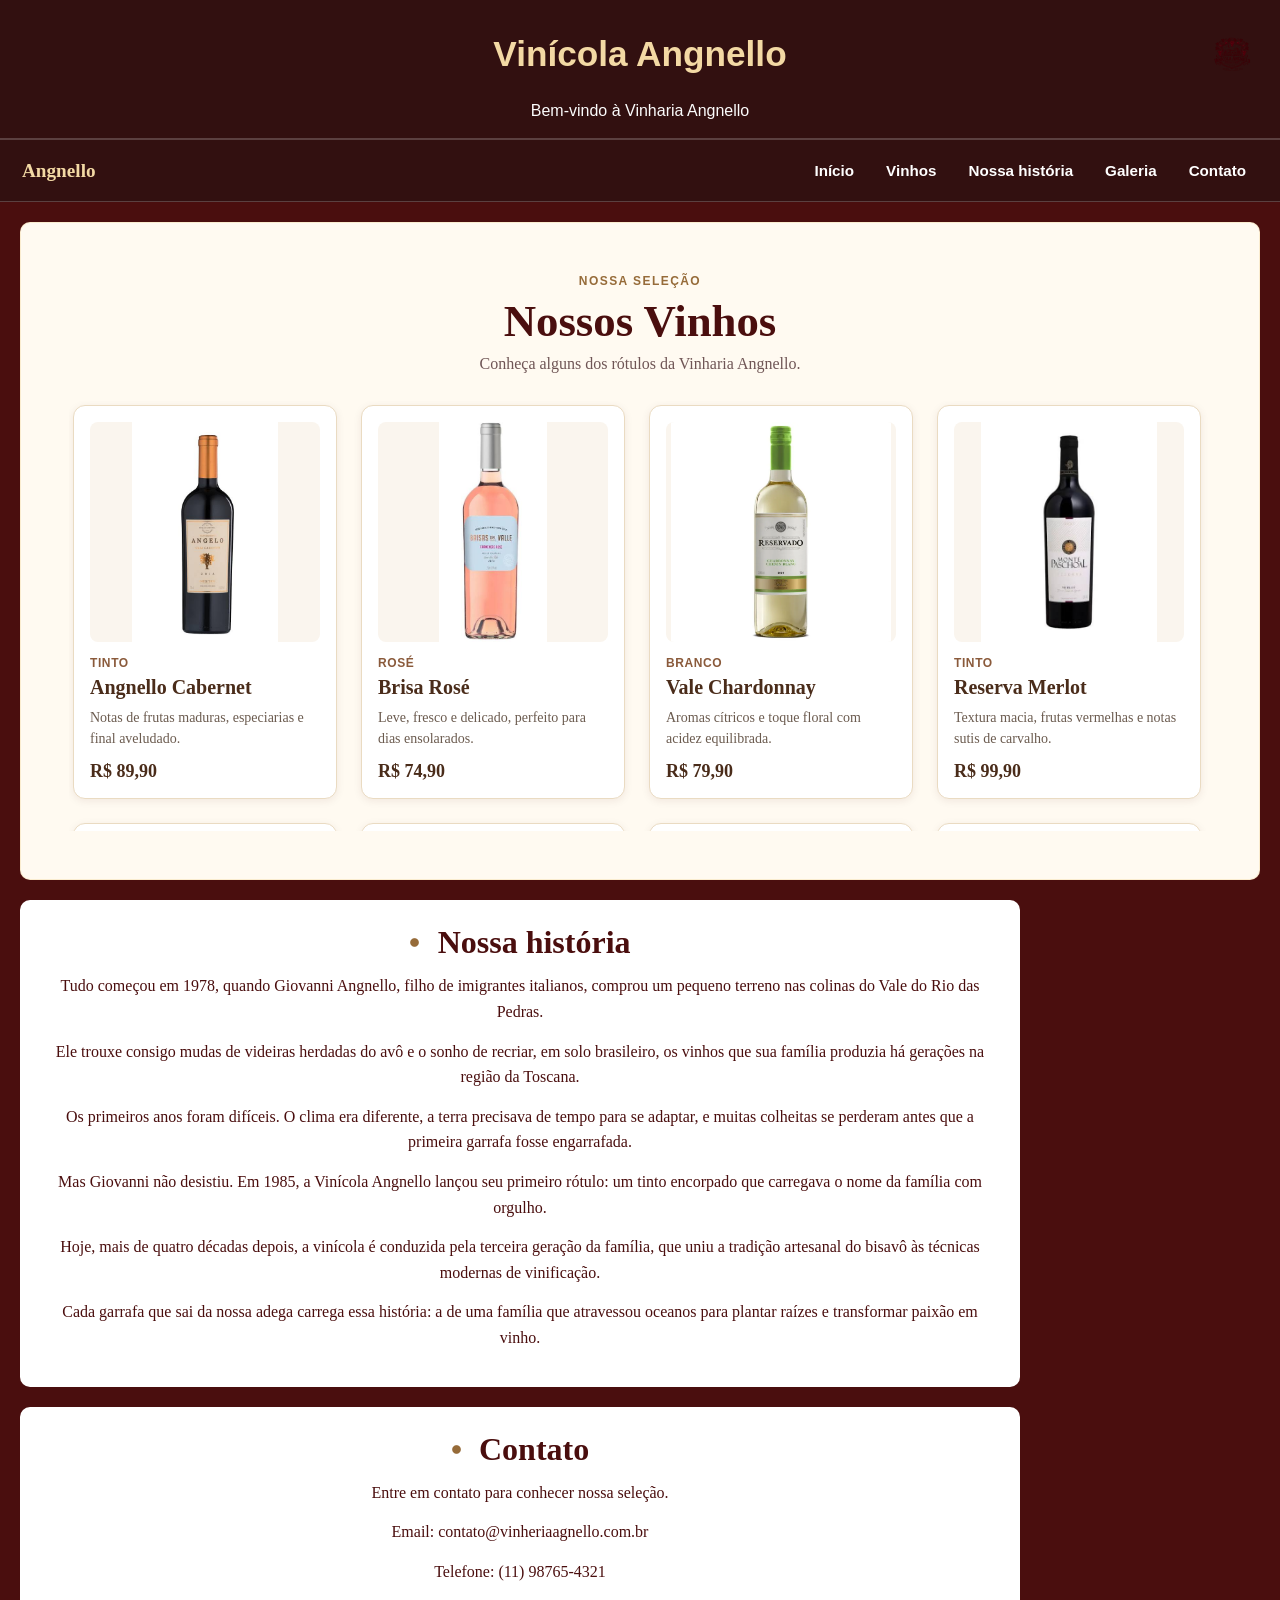
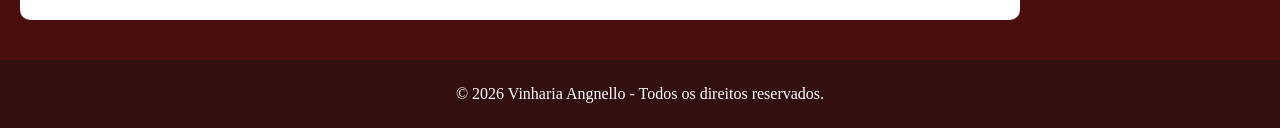
==== commit dc1deab7: "Updates - CP2" ====
--- a/index.html
+++ b/index.html
@@ -12,6 +12,7 @@
   <title>Projeto Vinharia Angnello</title>
 
   <link rel="stylesheet" href="./styles.css" />
+  <link rel="stylesheet" href="./efeitos.css" />
   <link rel="icon" href="./photos/logosite.png" />
 </head>
 
--- a/efeitos.css
+++ b/efeitos.css
@@ -0,0 +1,210 @@
+.page-header {
+  position: relative;
+  width: 100%;
+  display: flex;
+  flex-direction: column;
+  align-items: center;
+  gap: 10px;
+  padding: 28px 20px 24px;
+  color: #f3d9a4;
+  text-align: center;
+}
+
+.page-header img {
+  width: clamp(52px, 8vw, 76px);
+  height: auto;
+}
+
+.page-header h1,
+.content-box h2 {
+  font-family: Georgia, serif;
+}
+
+.page-header::after {
+  width: min(180px, 45vw);
+  height: 2px;
+  margin-top: 4px;
+  background: linear-gradient(90deg, transparent, #f3d9a4, transparent);
+  content: "";
+  animation: accent-grow 700ms ease-out both;
+}
+
+.menu__links a {
+  transition: background-color 200ms ease, color 200ms ease, transform 200ms ease;
+}
+
+.menu__links a:hover {
+  transform: translateY(-2px);
+}
+
+.menu__links a:focus-visible,
+.menu__brand:focus-visible,
+button:focus-visible,
+.form-group input:focus-visible,
+.form-group textarea:focus-visible {
+  outline: 3px solid #f3d9a4;
+  outline-offset: 3px;
+}
+
+.gallery {
+  width: 100%;
+  max-width: 1120px;
+  display: grid;
+  grid-template-columns: repeat(auto-fit, minmax(min(100%, 230px), 1fr));
+  gap: 20px;
+}
+
+.gallery figure {
+  overflow: hidden;
+  padding: 10px;
+  border: 1px solid #eadbc2;
+  border-radius: 8px;
+  background: #fffaf1;
+  box-shadow: 0 3px 12px rgb(30 8 8 / 18%);
+  animation: page-arrive 600ms ease-out both;
+  transition: box-shadow 220ms ease, transform 220ms ease;
+}
+
+.gallery figure:nth-child(even) {
+  animation-delay: 100ms;
+}
+
+.gallery figure:hover {
+  transform: translateY(-5px);
+  box-shadow: 0 10px 22px rgb(20 5 5 / 28%);
+}
+
+.gallery figure img {
+  width: 100%;
+  aspect-ratio: 4 / 3;
+  display: block;
+  object-fit: cover;
+  border-radius: 4px;
+  transition: transform 300ms ease;
+}
+
+.gallery figure:hover img {
+  transform: scale(1.04) rotate(-1deg);
+}
+
+.gallery figcaption {
+  padding: 12px 4px 4px;
+  color: #4a0e0e;
+  font: 700 1rem Georgia, serif;
+}
+
+.content-box {
+  max-width: 1000px;
+  animation: page-arrive 650ms ease-out both;
+}
+
+.content-box h2::before {
+  display: inline-block;
+  margin-right: 9px;
+  color: #966b39;
+  content: "\2022";
+  transform: rotate(-12deg);
+}
+
+.content-box p:not(:last-child) {
+  margin-bottom: 14px;
+}
+
+.history-image {
+  width: min(100%, 420px);
+  max-height: 340px;
+  margin-top: 12px;
+  border-radius: 6px;
+  object-fit: cover;
+  transition: transform 250ms ease, box-shadow 250ms ease;
+}
+
+.history-image:hover {
+  transform: scale(1.025);
+  box-shadow: 0 8px 20px rgb(74 14 14 / 22%);
+}
+
+.form-group {
+  display: grid;
+  gap: 6px;
+  margin: 0 auto 16px;
+  text-align: left;
+}
+
+.form-group input,
+.form-group textarea {
+  width: 100%;
+  padding: 11px 12px;
+  border: 1px solid #c8b59a;
+  border-radius: 5px;
+  background: #fffdf9;
+  color: #321010;
+  font: inherit;
+  transition: border-color 180ms ease, box-shadow 180ms ease, background-color 180ms ease;
+}
+
+.form-group input:focus,
+.form-group textarea:focus {
+  border-color: #966b39;
+  background: #ffffff;
+  box-shadow: 0 0 0 3px rgb(150 107 57 / 18%);
+  outline: none;
+}
+
+button[type="submit"] {
+  padding: 11px 18px;
+  border: 1px solid #f3d9a4;
+  border-radius: 5px;
+  background: #4a0e0e;
+  color: #fffaf1;
+  font: 700 1rem Arial, sans-serif;
+  cursor: pointer;
+  transition: background-color 180ms ease, color 180ms ease, transform 180ms ease;
+}
+
+button[type="submit"]:hover {
+  transform: translateY(-2px);
+  background: #f3d9a4;
+  color: #4a0e0e;
+}
+
+@keyframes page-arrive {
+  from {
+    opacity: 0;
+    transform: translateY(14px);
+  }
+
+  to {
+    opacity: 1;
+    transform: translateY(0);
+  }
+}
+
+@keyframes accent-grow {
+  from {
+    opacity: 0;
+    transform: scaleX(0.35);
+  }
+
+  to {
+    opacity: 1;
+    transform: scaleX(1);
+  }
+}
+
+@media (prefers-reduced-motion: reduce) {
+  *,
+  *::before,
+  *::after {
+    scroll-behavior: auto !important;
+    animation-duration: 0.01ms !important;
+    animation-iteration-count: 1 !important;
+    transition-duration: 0.01ms !important;
+  }
+}
+
+@media (max-width: 600px) {
+  .gallery {
+    grid-template-columns: 1fr;
+  }
+}
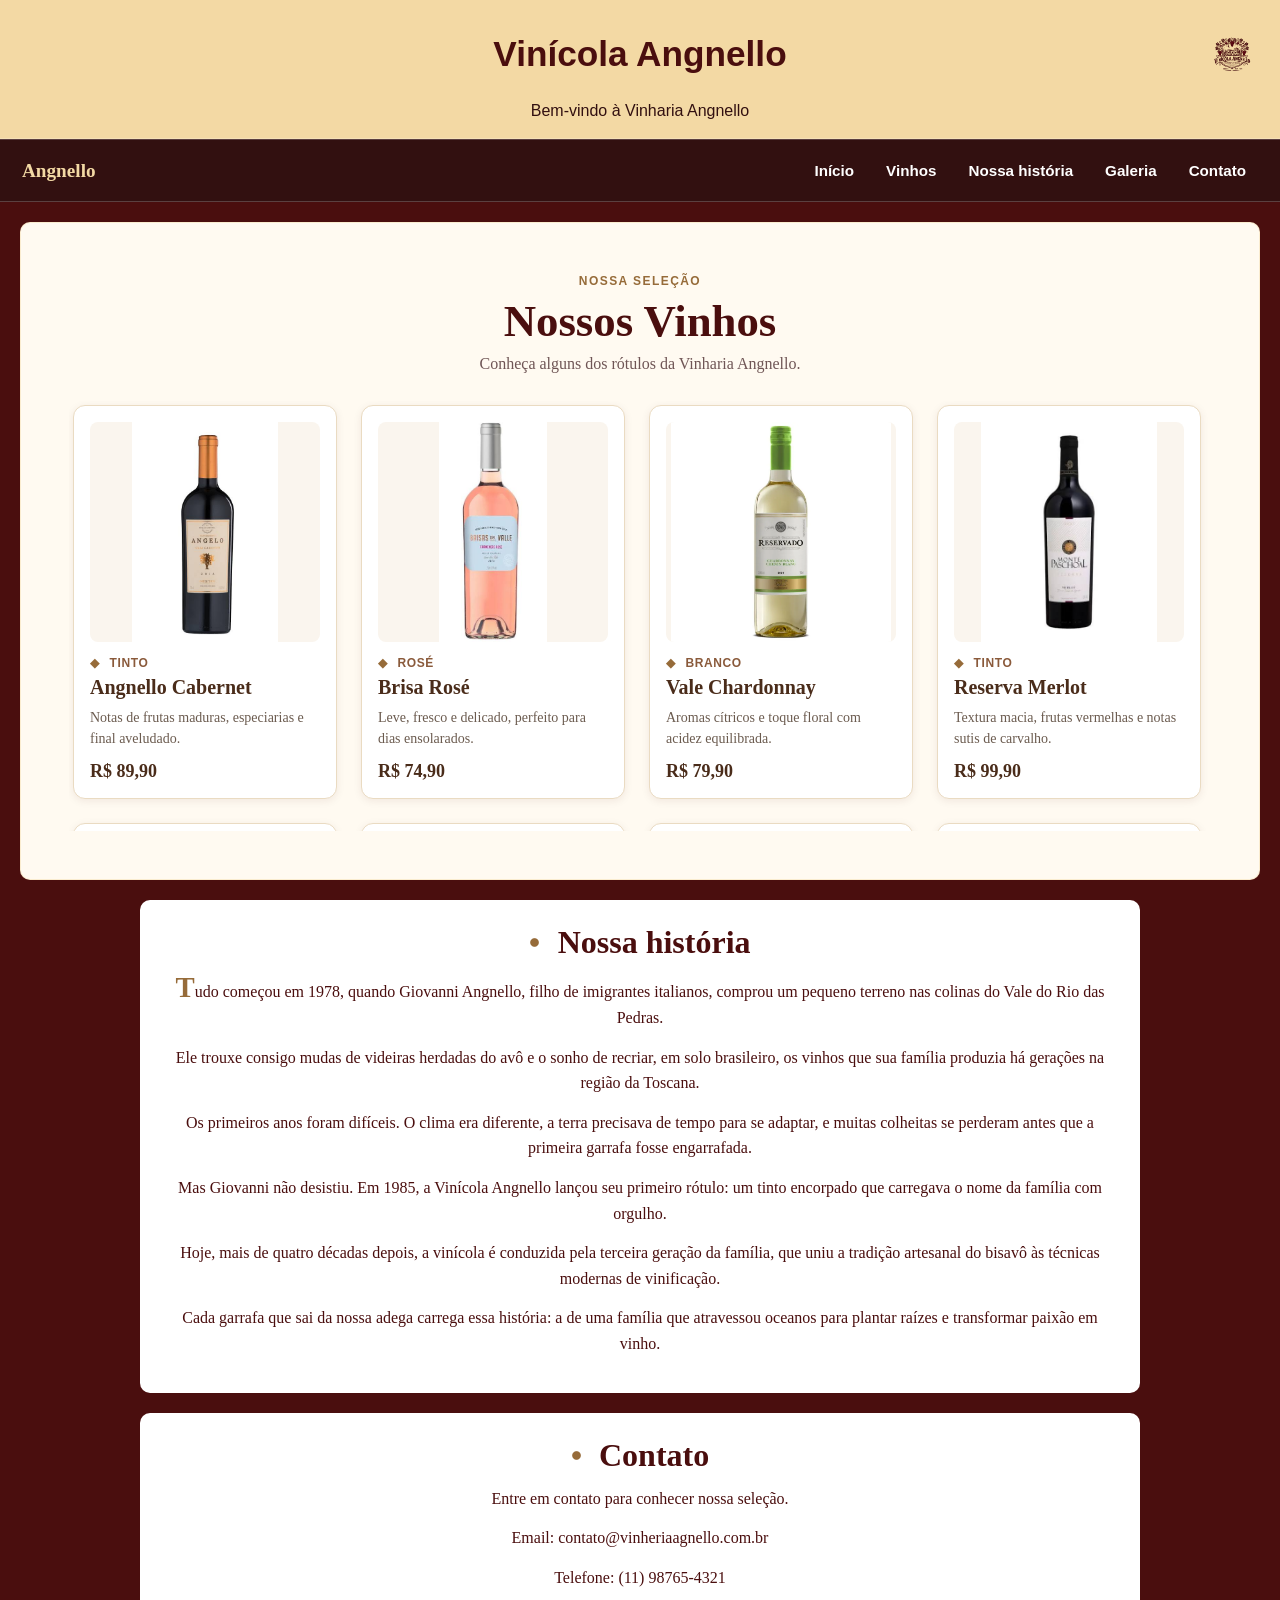
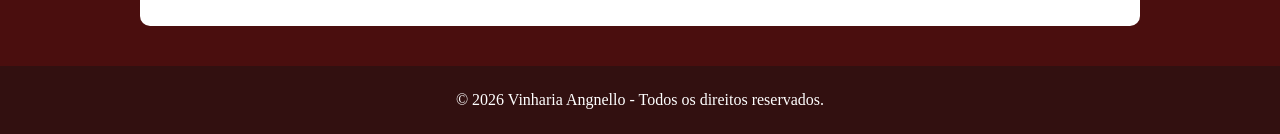
==== commit ec672645: "Ajusta fundo do cabeçalho e finaliza efeitos visuais do CP2 Troca o fundo dos cabeçalhos para creme " ====
--- a/index.html
+++ b/index.html
@@ -11,9 +11,8 @@
 
   <title>Projeto Vinharia Angnello</title>
 
-  <link rel="stylesheet" href="./styles.css" />
-  <link rel="stylesheet" href="./efeitos.css" />
-  <link rel="icon" href="./photos/logosite.png" />
+  <link rel="stylesheet" href="./src/css/style.css" />
+  <link rel="icon" href="./src/assets/imgs/logosite.png" />
 </head>
 
 <body>
@@ -28,7 +27,7 @@
         Vinícola Angnello
       </h1>
 
-      <img class="brand-logo" src="photos/logositeback.png" alt="Logo Angnello" />
+      <img class="brand-logo" src="./src/assets/imgs/logositeback.png" alt="Logo Angnello" />
 
     </div>
 
@@ -74,19 +73,19 @@
       </li>
 
       <li>
-        <a href="historia.html">
+        <a href="./src/pages/historia.html">
           Nossa história
         </a>
       </li>
 
       <li>
-        <a href="galeria.html">
+        <a href="./src/pages/galeria.html">
           Galeria
         </a>
       </li>
 
       <li>
-        <a href="contato.html">
+        <a href="./src/pages/contato.html">
           Contato
         </a>
       </li>
@@ -129,7 +128,7 @@
 
         <article class="wine-card">
 
-          <img class="wine-card__image" src="photos/angelo.jpeg" alt="Angnello Cabernet" loading="lazy" />
+          <img class="wine-card__image" src="./src/assets/imgs/angelo.jpeg" alt="Angnello Cabernet" loading="lazy" />
 
           <span class="wine-card__type">
             Tinto
@@ -153,7 +152,7 @@
 
         <article class="wine-card">
 
-          <img class="wine-card__image" src="photos/Brisa%20Ros%C3%A9.jpg" alt="Brisa Rosé" loading="lazy" />
+          <img class="wine-card__image" src="./src/assets/imgs/Brisa%20Ros%C3%A9.jpg" alt="Brisa Rosé" loading="lazy" />
 
           <span class="wine-card__type">
             Rosé
@@ -178,7 +177,7 @@
 
         <article class="wine-card">
 
-          <img class="wine-card__image" src="photos/Vale%20Chardonnay.webp" alt="Vale Chardonnay" loading="lazy" />
+          <img class="wine-card__image" src="./src/assets/imgs/Vale%20Chardonnay.webp" alt="Vale Chardonnay" loading="lazy" />
 
           <span class="wine-card__type">
             Branco
@@ -203,7 +202,7 @@
 
         <article class="wine-card">
 
-          <img class="wine-card__image" src="photos/Reserva%20Merlot.jpg" alt="Reserva Merlot" loading="lazy" />
+          <img class="wine-card__image" src="./src/assets/imgs/Reserva%20Merlot.jpg" alt="Reserva Merlot" loading="lazy" />
 
           <span class="wine-card__type">
             Tinto
@@ -228,7 +227,7 @@
 
         <article class="wine-card">
 
-          <img class="wine-card__image" src="photos/EncantoSau.jpeg" alt="Encanto Sauvignon" loading="lazy" />
+          <img class="wine-card__image" src="./src/assets/imgs/EncantoSau.jpeg" alt="Encanto Sauvignon" loading="lazy" />
 
           <span class="wine-card__type">
             Branco
@@ -253,7 +252,7 @@
 
         <article class="wine-card">
 
-          <img class="wine-card__image" src="photos/Brut%20Celebration.webp" alt="Brut Celebration" loading="lazy" />
+          <img class="wine-card__image" src="./src/assets/imgs/Brut%20Celebration.webp" alt="Brut Celebration" loading="lazy" />
 
           <span class="wine-card__type">
             Espumante
@@ -278,7 +277,7 @@
 
         <article class="wine-card">
 
-          <img class="wine-card__image" src="photos/Montetannet.jpg" alt="Monte Tannat" loading="lazy" />
+          <img class="wine-card__image" src="./src/assets/imgs/Montetannet.jpg" alt="Monte Tannat" loading="lazy" />
 
           <span class="wine-card__type">
             Tinto
@@ -303,7 +302,7 @@
 
         <article class="wine-card">
 
-          <img class="wine-card__image" src="photos/JardimRose.jpeg" alt="Jardim Rosé" loading="lazy" />
+          <img class="wine-card__image" src="./src/assets/imgs/JardimRose.jpeg" alt="Jardim Rosé" loading="lazy" />
 
           <span class="wine-card__type">
             Rosé
@@ -328,7 +327,7 @@
 
         <article class="wine-card">
 
-          <img class="wine-card__image" src="photos/colheitatardia.jpeg" alt="Colheita Tardia" loading="lazy" />
+          <img class="wine-card__image" src="./src/assets/imgs/colheitatardia.jpeg" alt="Colheita Tardia" loading="lazy" />
 
           <span class="wine-card__type">
             Doce
@@ -354,7 +353,7 @@
 
 
 
-    <section id="historia" class="content-box">
+    <section id="historia" class="content-box story">
 
       <h2>
         Nossa história
--- a/src/css/style.css
+++ b/src/css/style.css
@@ -0,0 +1,575 @@
+/* Os efeitos visuais (pseudo-classes, pseudo-elementos, animações,
+   transições e transformações) ficam em efeitos.css.
+   Pela especificação do CSS, o @import precisa ser a primeira regra
+   do arquivo; se estivesse no final, o navegador o ignoraria. */
+@import url("efeitos.css");
+
+
+* {
+  margin: 0;
+  padding: 0;
+  box-sizing: border-box;
+}
+
+
+
+
+html {
+  scroll-behavior: smooth;
+  scroll-padding-top: 20px;
+}
+
+
+
+
+body {
+  min-height: 100vh;
+  display: flex;
+  flex-direction: column;
+  align-items: center;
+
+  background-color: #4a0e0e;
+
+  overflow-x: hidden;
+}
+
+
+
+
+.container {
+  width: 100%;
+  padding: 16px;
+
+  background-color: #f3d9a4;
+
+  border-bottom: 1px solid rgba(255, 255, 255, 0.2);
+}
+
+
+.title-row {
+  position: relative;
+
+  display: flex;
+  align-items: center;
+  justify-content: center;
+
+  min-height: clamp(52px, 10vw, 76px);
+
+  padding: 0 clamp(48px, 9vw, 100px);
+}
+
+
+.textEscopo {
+  margin: 0;
+
+  font-family: Arial, sans-serif;
+  font-size: clamp(1.5rem, 4vw, 2.2rem);
+
+  color: #4a0e0e;
+
+  text-align: center;
+}
+
+
+.brand-logo {
+  position: absolute;
+  right: 0;
+
+  width: clamp(45px, 6vw, 64px);
+  height: auto;
+}
+
+
+.textDec {
+  margin-top: 8px;
+
+  font-family: Arial, sans-serif;
+  font-size: clamp(0.75rem, 1.8vw, 1rem);
+
+  color: #321010;
+
+  line-height: 1.4;
+
+  text-align: center;
+}
+
+
+
+
+.menu {
+  width: 100%;
+
+  display: flex;
+  align-items: center;
+
+  gap: 28px;
+
+  padding: 14px 22px;
+
+  border: 1px solid rgba(255, 255, 255, 0.2);
+  border-width: 1px 0;
+
+  background-color: #321010;
+}
+
+
+.menu__brand {
+  color: #f3d9a4;
+
+  font:
+    700 1.2rem Georgia,
+    serif;
+
+  text-decoration: none;
+
+  white-space: nowrap;
+}
+
+
+.menu__links {
+  display: flex;
+
+  flex: 1;
+
+  justify-content: flex-end;
+
+  gap: 8px;
+
+  list-style: none;
+}
+
+
+.menu__links a {
+  display: block;
+
+  padding: 8px 12px;
+
+  border-radius: 6px;
+
+  color: #ffffff;
+
+  font:
+    600 0.95rem Arial,
+    sans-serif;
+
+  text-decoration: none;
+}
+
+
+.menu__links a:hover,
+.menu__links a:focus-visible {
+  background-color: #f3d9a4;
+
+  color: #4a0e0e;
+}
+
+
+.menu__toggle,
+.menu__button {
+  display: none;
+}
+
+
+
+main {
+  width: 100%;
+
+  min-width: 0;
+
+  display: grid;
+
+  justify-items: stretch;
+
+  gap: 20px;
+
+  padding: 20px;
+}
+
+
+
+
+.wine-menu {
+  padding: clamp(24px, 5vw, 48px);
+
+  border: 1px solid rgba(243, 217, 164, 0.45);
+
+  border-radius: 10px;
+
+  background-color: #fffaf1;
+
+  color: #4a0e0e;
+
+  scroll-margin-top: 20px;
+}
+
+
+.wine-menu__header {
+  margin-bottom: 28px;
+
+  text-align: center;
+}
+
+
+.wine-menu__eyebrow {
+  color: #966b39;
+
+  font:
+    700 0.75rem Arial,
+    sans-serif;
+
+  letter-spacing: 0.12em;
+
+  text-transform: uppercase;
+}
+
+
+.wine-menu__header h2 {
+  margin: 6px 0 8px;
+
+  font:
+    700 clamp(1.8rem, 5vw, 2.8rem) Georgia,
+    serif;
+}
+
+
+.wine-menu__header>p:last-child {
+  color: #6f5555;
+}
+
+
+
+
+.wine-menu__grid {
+  max-height: 430px;
+
+  overflow-y: auto;
+
+  display: grid;
+
+  grid-template-columns:
+    repeat(auto-fit, minmax(240px, 1fr));
+
+  gap: 24px;
+
+  padding: 4px 10px 4px 4px;
+
+  scrollbar-color: #966b39 #eadbc2;
+
+  scrollbar-width: thin;
+}
+
+
+.wine-menu__grid::-webkit-scrollbar {
+  width: 10px;
+}
+
+
+.wine-menu__grid::-webkit-scrollbar-track {
+  border-radius: 8px;
+
+  background-color: #eadbc2;
+}
+
+
+.wine-menu__grid::-webkit-scrollbar-thumb {
+  border: 2px solid #eadbc2;
+
+  border-radius: 8px;
+
+  background-color: #966b39;
+}
+
+
+
+
+.wine-card {
+  min-width: 0;
+
+  display: flex;
+
+  flex-direction: column;
+
+  padding: 16px;
+
+  border: 1px solid #eadbc2;
+
+  border-radius: 12px;
+
+  background-color: #ffffff;
+
+  box-shadow:
+    0 2px 8px rgba(74, 14, 14, 0.08);
+
+  overflow: hidden;
+}
+
+
+.wine-card__image {
+  width: 100%;
+
+  height: 220px;
+
+  object-fit: contain;
+
+  object-position: center;
+
+  background-color: #faf5ee;
+
+  border-radius: 8px;
+
+  margin-bottom: 14px;
+}
+
+
+.wine-card__type {
+  margin-bottom: 6px;
+
+  color: #8a5a3b;
+
+  font:
+    700 12px Arial,
+    sans-serif;
+
+  letter-spacing: 0.05em;
+
+  text-transform: uppercase;
+}
+
+
+.wine-card h3 {
+  margin: 0 0 8px;
+
+  color: #4a2c1a;
+
+  font:
+    700 20px Georgia,
+    serif;
+}
+
+
+.wine-card p {
+  flex-grow: 1;
+
+  margin: 0 0 12px;
+
+  color: #6b5b4f;
+
+  font-size: 14px;
+
+  line-height: 1.5;
+}
+
+
+.wine-card strong {
+  color: #4a2c1a;
+
+  font:
+    700 18px Georgia,
+    serif;
+}
+
+
+
+
+.content-box {
+  width: 100%;
+
+  padding: 24px;
+
+  border-radius: 10px;
+
+  background-color: #ffffff;
+
+  color: #4a0e0e;
+
+  text-align: center;
+
+  overflow-wrap: anywhere;
+}
+
+
+.content-box h2 {
+  margin-bottom: 12px;
+
+  font:
+    700 clamp(1.4rem, 4vw, 2rem) Georgia,
+    serif;
+}
+
+
+.content-box p {
+  margin-bottom: 12px;
+
+  line-height: 1.6;
+}
+
+
+
+
+footer {
+  width: 100%;
+
+  padding: 25px;
+
+  margin-top: 20px;
+
+  background-color: #321010;
+
+  color: white;
+
+  text-align: center;
+}
+
+
+footer p {
+  margin: 0;
+}
+
+
+
+
+@media (max-width: 600px) {
+
+  body {
+    padding: 0;
+  }
+
+
+  .container {
+    padding: 16px;
+  }
+
+
+  .menu {
+    position: relative;
+
+    flex-wrap: wrap;
+
+    gap: 0;
+
+    padding: 14px 16px;
+  }
+
+
+  main {
+    padding: 12px;
+  }
+
+
+
+
+  .menu__button {
+    display: flex;
+
+    align-items: center;
+
+    gap: 8px;
+
+    margin-left: auto;
+
+    padding: 8px 0 8px 12px;
+
+    border: 0;
+
+    background: transparent;
+
+    color: #ffffff;
+
+    font:
+      600 0.9rem Arial,
+      sans-serif;
+
+    cursor: pointer;
+  }
+
+
+
+
+  .menu__icon,
+  .menu__icon::before,
+  .menu__icon::after {
+
+    width: 20px;
+
+    height: 2px;
+
+    display: block;
+
+    background-color: #f3d9a4;
+
+    content: "";
+  }
+
+
+  .menu__icon {
+    position: relative;
+  }
+
+
+  .menu__icon::before,
+  .menu__icon::after {
+    position: absolute;
+  }
+
+
+  .menu__icon::before {
+    top: -6px;
+  }
+
+
+  .menu__icon::after {
+    top: 6px;
+  }
+
+
+
+
+  .menu__links {
+    display: none;
+
+    flex-basis: 100%;
+
+    flex-direction: column;
+
+    gap: 4px;
+
+    margin-top: 12px;
+  }
+
+
+  .menu__links a {
+    padding: 11px 12px;
+  }
+
+
+
+
+  .menu__toggle:checked~.menu__links {
+    display: flex;
+  }
+
+
+  .content-box {
+    padding: 20px 16px;
+  }
+
+
+  .wine-menu__grid {
+    grid-template-columns: 1fr;
+  }
+
+
+  .wine-card p {
+    min-height: auto;
+  }
+
+
+  .wine-card__image {
+    height: 200px;
+  }
+
+}
+
+
+/* Fim do style.css - os efeitos visuais são carregados pelo
+   @import url("efeitos.css") no topo deste arquivo. */
